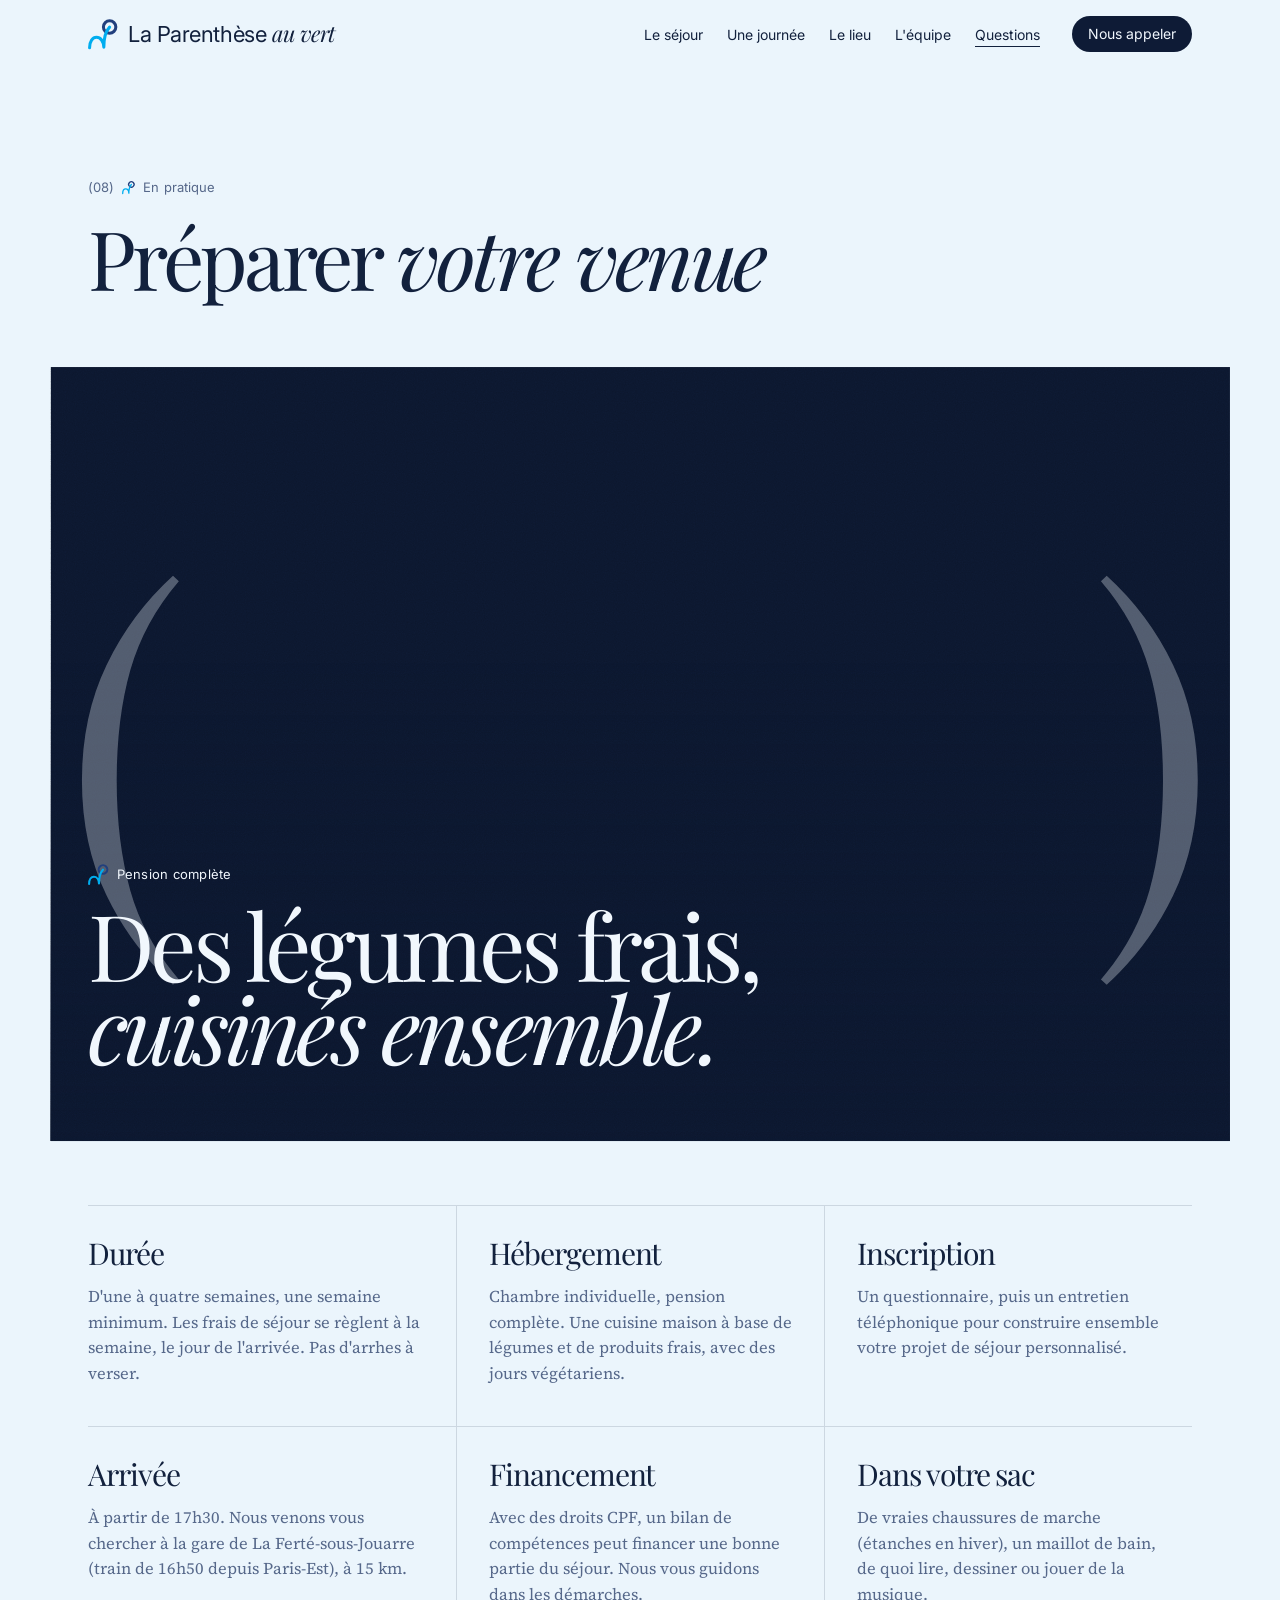
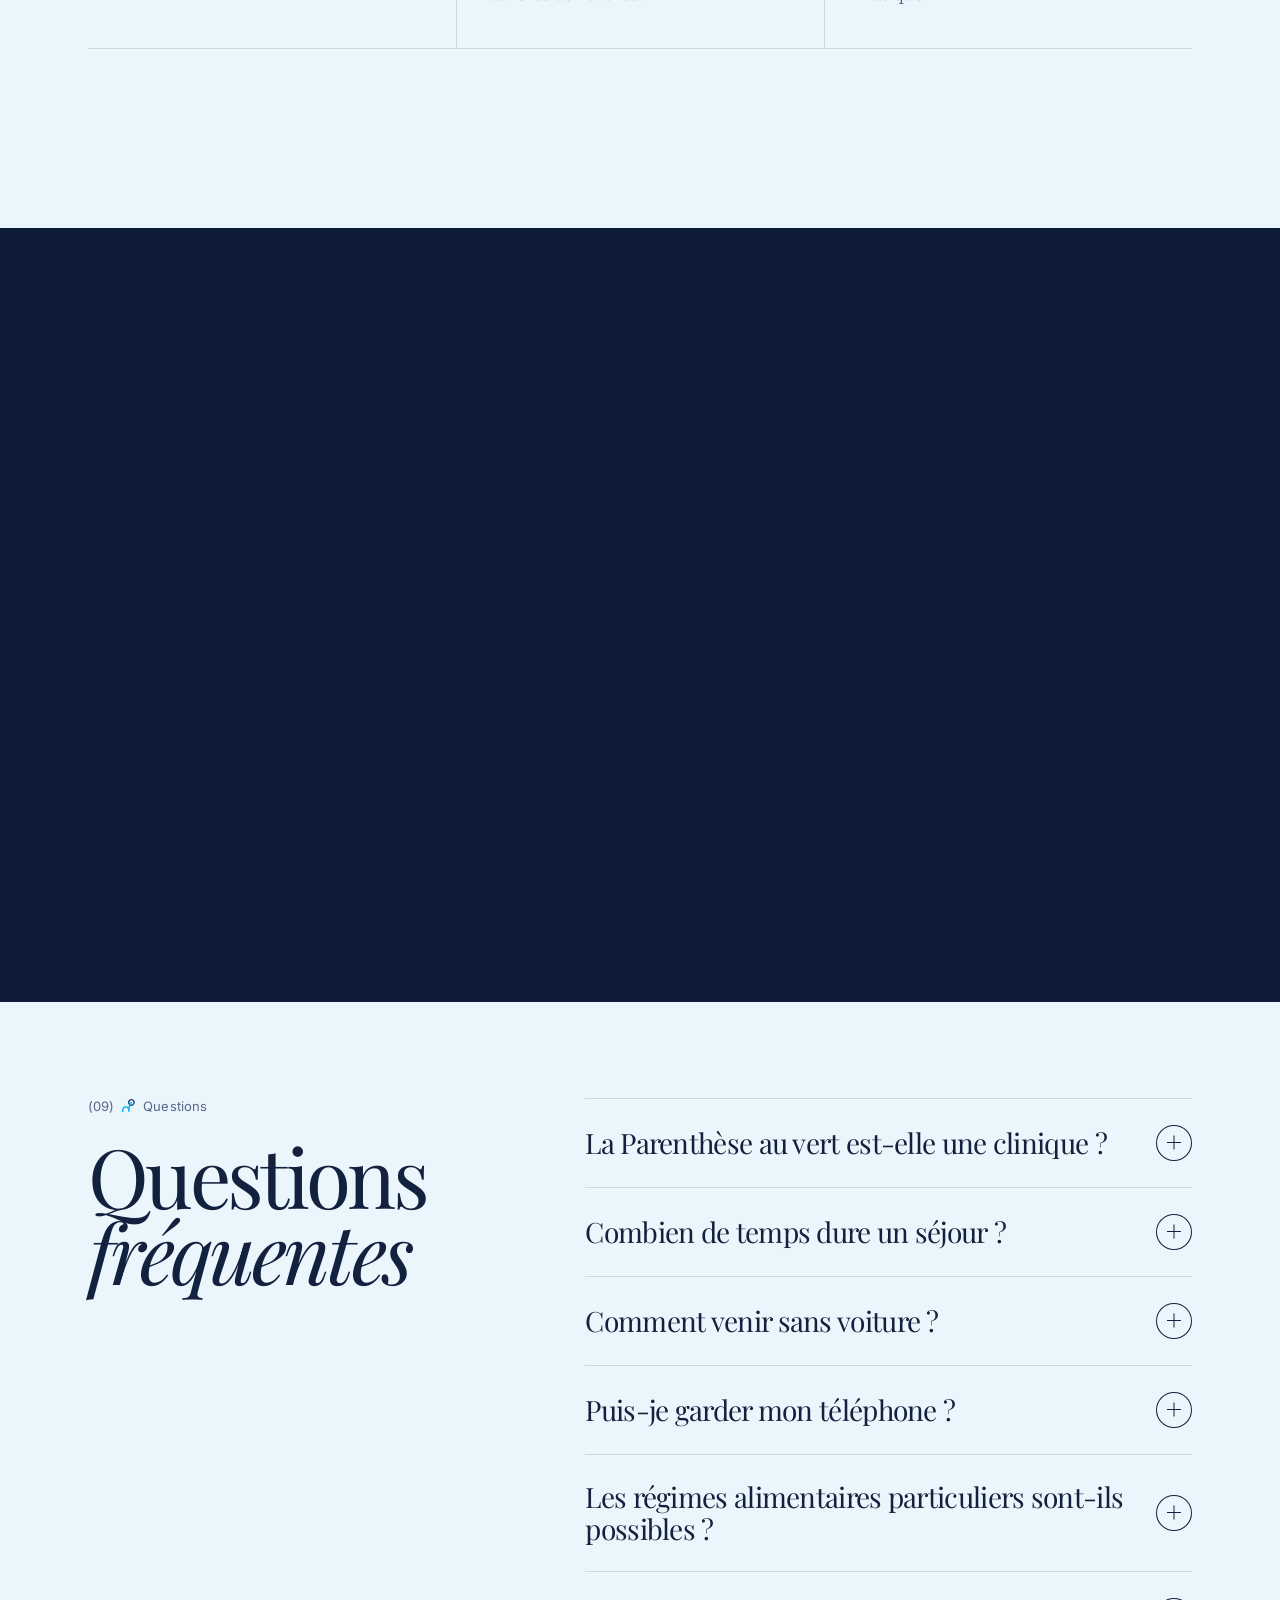
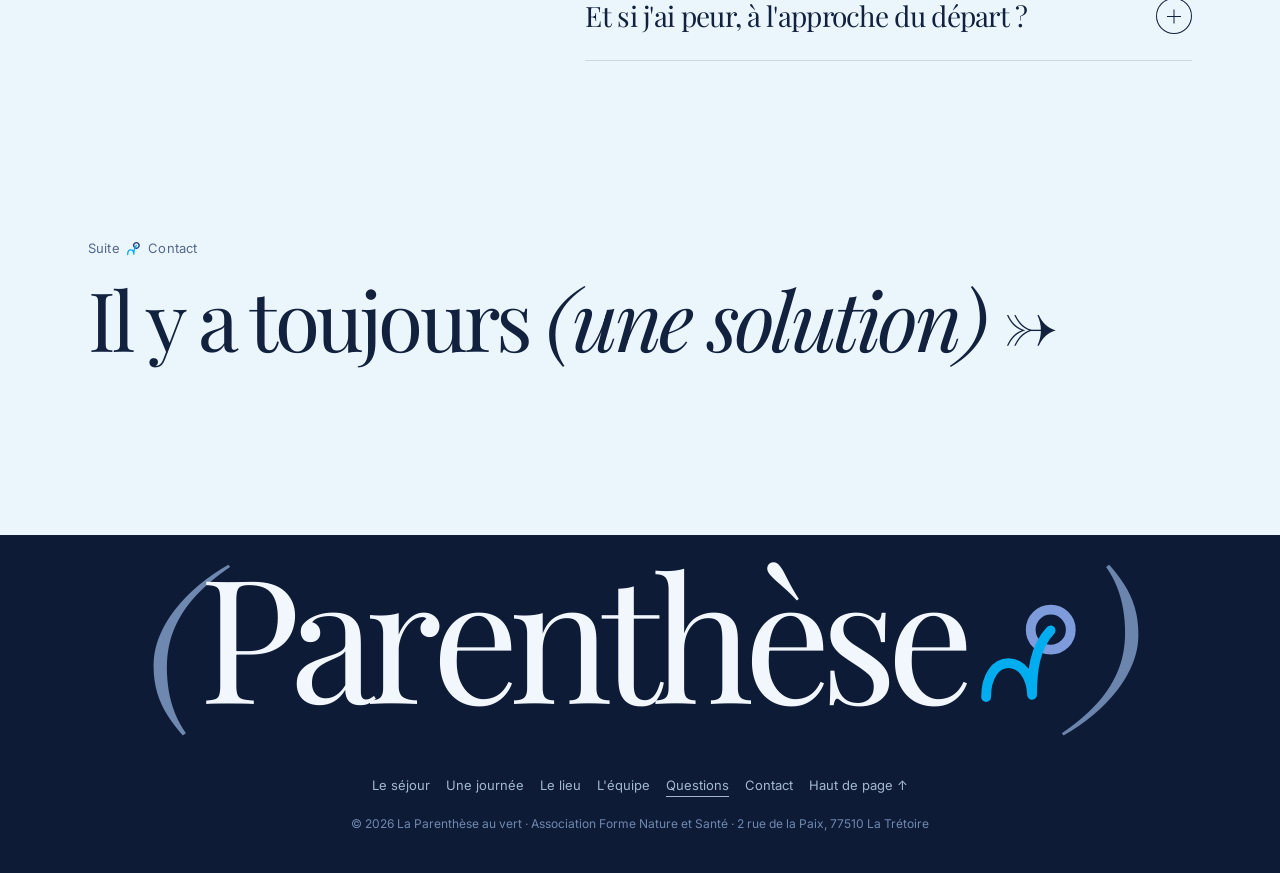
==== questions.html @ ca892bac "Découpe le site en six pages pour le référencement Accueil (le séjour, l'approche, pour qui, témoign" ====
<!doctype html>
<html lang="fr">
<head>
<meta charset="utf-8">
<meta name="viewport" content="width=device-width, initial-scale=1, viewport-fit=cover">
<title>Infos pratiques et questions fréquentes — La Parenthèse au vert</title>
<meta name="description" content="Durée du séjour, hébergement en pension complète, inscription, arrivée en train depuis Paris-Est, financement par le CPF, ce qu'il faut apporter : toutes les réponses avant de venir à la Parenthèse au vert.">
<meta name="theme-color" content="#EBF5FC">
<meta property="og:title" content="Questions — La Parenthèse au vert">
<meta property="og:description" content="Durée, hébergement, arrivée, financement : tout pour préparer votre séjour à la Parenthèse au vert.">
<meta property="og:image" content="https://laparentheseauvert.com/assets/img/ciel-rose.jpg">
<meta property="og:url" content="https://laparentheseauvert.com/questions.html">
<meta property="og:type" content="website">
<meta property="og:locale" content="fr_FR">
<link rel="canonical" href="https://laparentheseauvert.com/questions.html">
<link rel="icon" type="image/svg+xml" href="assets/img/logo.svg">
<link rel="apple-touch-icon" href="assets/img/logo-original.png">
<link rel="preconnect" href="https://fonts.googleapis.com">
<link rel="preconnect" href="https://fonts.gstatic.com" crossorigin>
<link href="https://fonts.googleapis.com/css2?family=Inter:wght@400;500&family=Playfair+Display:ital,wght@0,400;1,400&family=Source+Serif+4:ital,opsz,wght@0,8..60,400;1,8..60,400&display=swap" rel="stylesheet">
<link rel="stylesheet" href="assets/css/style.css?v=20261018-1">
<script type="application/ld+json">
{
  "@context": "https://schema.org",
  "@type": "BreadcrumbList",
  "itemListElement": [
    {
      "@type": "ListItem",
      "position": 1,
      "name": "Accueil",
      "item": "https://laparentheseauvert.com/"
    },
    {
      "@type": "ListItem",
      "position": 2,
      "name": "Questions",
      "item": "https://laparentheseauvert.com/questions.html"
    }
  ]
}
</script>
<script type="application/ld+json">
{
  "@context": "https://schema.org",
  "@type": "FAQPage",
  "mainEntity": [
    {
      "@type": "Question",
      "name": "La Parenthèse au vert est-elle une clinique ?",
      "acceptedAnswer": {
        "@type": "Answer",
        "text": "Non. C'est un lieu de ressourcement non médicalisé, une alternative à l'hospitalisation lorsque celle-ci n'est pas indispensable. Il ne remplace pas l'hôpital : en cas de doute, consultez votre médecin ou votre psychiatre avant de venir."
      }
    },
    {
      "@type": "Question",
      "name": "Combien de temps dure un séjour ?",
      "acceptedAnswer": {
        "@type": "Answer",
        "text": "D'une à quatre semaines, avec un minimum d'une semaine. Nous définissons la durée ensemble, selon votre situation et vos objectifs."
      }
    },
    {
      "@type": "Question",
      "name": "Comment venir sans voiture ?",
      "acceptedAnswer": {
        "@type": "Answer",
        "text": "Prenez le train à Paris-Est jusqu'à La Ferté-sous-Jouarre : nous venons vous chercher à la gare. Le centre est à 15 km, à travers la campagne briarde, en suivant la vallée du Petit Morin."
      }
    },
    {
      "@type": "Question",
      "name": "Puis-je garder mon téléphone ?",
      "acceptedAnswer": {
        "@type": "Answer",
        "text": "Bien sûr. Nous vous invitons simplement à limiter les écrans et les contacts stressants : la déconnexion fait partie du travail sur la qualité de présence. Le lieu dispose du Wi-Fi."
      }
    },
    {
      "@type": "Question",
      "name": "Les régimes alimentaires particuliers sont-ils possibles ?",
      "acceptedAnswer": {
        "@type": "Answer",
        "text": "Notre cuisine fait la part belle aux légumes et aux produits frais, mais nous ne pouvons pas assurer de régimes stricts (vegan, sans gluten, halal…). Vous pouvez apporter et cuisiner vos propres produits."
      }
    },
    {
      "@type": "Question",
      "name": "Et si j'ai peur, à l'approche du départ ?",
      "acceptedAnswer": {
        "@type": "Answer",
        "text": "C'est normal. Appelez-nous pour en parler un peu à l'avance. Et profitez des jours qui précèdent pour vous fixer de petits objectifs : marcher un peu le matin, appeler un ami, aller au cinéma."
      }
    }
  ]
}
</script>
</head>
<body>

<a class="skip" href="#contenu">Aller au contenu</a>

<!-- ============ Cursor / progress ============ -->
<div class="cursor" aria-hidden="true">
  <span class="cursor__ring"><span class="cursor__label"></span></span>
  <span class="cursor__dot"></span>
</div>
<div class="progress" aria-hidden="true"><span></span></div>

<!-- ============ Navigation ============ -->
<header class="nav" data-nav>
  <a class="nav__logo" href="./" data-cursor="hover">
    <svg class="logo nav__mark" viewBox="0 0 360 372" aria-hidden="true" focusable="false"><circle class="logo__ring" cx="259.5" cy="95.5" r="74.5" pathLength="1"/><path class="logo__swoosh" pathLength="1" d="M19 346C19 268 55 220 102 220C150 220 187 266 190 338C190 250 200 160 259 98"/></svg>
    <span class="nav__word">La Parenthèse <em>au vert</em></span>
  </a>
  <nav class="nav__links" aria-label="Navigation principale">
    <a href="./#sejour" class="ulink">Le séjour</a>
    <a href="une-journee.html" class="ulink">Une journée</a>
    <a href="le-lieu.html" class="ulink">Le lieu</a>
    <a href="equipe.html" class="ulink">L'équipe</a>
    <a href="questions.html" class="ulink" aria-current="page">Questions</a>
  </nav>
  <a class="pill pill--sm magnetic" href="tel:+33688423801">
    <span class="pill__roll"><span data-text="06 88 42 38 01">Nous appeler</span></span>
  </a>
  <button class="nav__burger" aria-expanded="false" aria-controls="menu" data-cursor="hover">
    <span></span><span></span><span class="sr">Menu</span>
  </button>
</header>

<div class="menu" id="menu" aria-hidden="true">
  <nav class="menu__links" aria-label="Menu mobile">
    <a href="./#sejour"><span>Le séjour</span></a>
    <a href="une-journee.html"><span>Une journée</span></a>
    <a href="le-lieu.html"><span>Le lieu</span></a>
    <a href="equipe.html"><span>L'équipe</span></a>
    <a href="questions.html" aria-current="page"><span>Questions</span></a>
    <a href="contact.html"><span>Contact</span></a>
  </nav>
  <div class="menu__bottom">
    <span class="menu__logo" data-logo="logo--draw"></span>
    <p class="menu__foot">2 rue de la Paix, 77510 La Trétoire · <a href="tel:+33688423801">06 88 42 38 01</a></p>
  </div>
</div>

<main id="contenu">

<!-- ============ Practical ============ -->
<section class="practical wrap" id="infos">
  <p class="label reveal">(08) — En pratique</p>
  <h1 class="h2 reveal">Préparer <em>votre venue</em></h1>

  <!-- immersive: full board, cooked together -->
  <figure class="immersive immersive--short bleed" data-immersive data-cursor="hover" data-cursor-label="( )">
    <div class="immersive__media">
      <img src="assets/img/immersif/cuisine-ensemble.jpg" alt="Préparation de légumes frais sur une table en bois, dans l'herbe" loading="lazy">
    </div>
    <span class="immersive__paren immersive__paren--l" aria-hidden="true">(</span>
    <span class="immersive__paren immersive__paren--r" aria-hidden="true">)</span>
    <figcaption class="immersive__copy">
      <p class="immersive__kicker"><span data-logo="logo--draw"></span>Pension complète</p>
      <p class="immersive__title">Des légumes frais,<br><em>cuisinés ensemble.</em></p>
    </figcaption>
  </figure>

  <div class="practical__grid">
    <div class="info reveal"><span class="info__k">Durée</span><p>D'une à quatre semaines, une semaine minimum. Les frais de séjour se règlent à la semaine, le jour de l'arrivée. Pas d'arrhes à verser.</p></div>
    <div class="info reveal" style="--d:.06s"><span class="info__k">Hébergement</span><p>Chambre individuelle, pension complète. Une cuisine maison à base de légumes et de produits frais, avec des jours végétariens.</p></div>
    <div class="info reveal" style="--d:.12s"><span class="info__k">Inscription</span><p>Un questionnaire, puis un entretien téléphonique pour construire ensemble votre projet de séjour personnalisé.</p></div>
    <div class="info reveal"><span class="info__k">Arrivée</span><p>À partir de 17h30. Nous venons vous chercher à la gare de La Ferté-sous-Jouarre (train de 16h50 depuis Paris-Est), à 15&nbsp;km.</p></div>
    <div class="info reveal" style="--d:.06s"><span class="info__k">Financement</span><p>Avec des droits CPF, un bilan de compétences peut financer une bonne partie du séjour. Nous vous guidons dans les démarches.</p></div>
    <div class="info reveal" style="--d:.12s"><span class="info__k">Dans votre sac</span><p>De vraies chaussures de marche (étanches en hiver), un maillot de bain, de quoi lire, dessiner ou jouer de la musique.</p></div>
  </div>
</section>

<!-- ============ FAQ ============ -->
<section class="faq wrap" id="questions">
  <!-- immersive: questions are best asked while walking -->
  <figure class="immersive immersive--short bleed faq__band" data-immersive data-cursor="hover" data-cursor-label="( )">
    <div class="immersive__media">
      <img src="assets/img/immersif/marche-nordique.jpg" alt="Deux femmes en marche nordique dans une prairie fleurie au printemps" loading="lazy">
    </div>
    <span class="immersive__paren immersive__paren--l" aria-hidden="true">(</span>
    <span class="immersive__paren immersive__paren--r" aria-hidden="true">)</span>
    <figcaption class="immersive__copy">
      <p class="immersive__kicker"><span data-logo="logo--draw"></span>Une question&nbsp;?</p>
      <p class="immersive__title">Parlons-en<br><em>en marchant.</em></p>
    </figcaption>
  </figure>

  <div class="faq__head">
    <p class="label reveal">(09) — Questions</p>
    <h2 class="h2 reveal">Questions <em>fréquentes</em></h2>
  </div>
  <div class="faq__list">
    <details class="qa reveal">
      <summary data-cursor="hover"><span>La Parenthèse au vert est-elle une clinique&nbsp;?</span><i aria-hidden="true"></i></summary>
      <div class="qa__a"><p>Non. C'est un lieu de ressourcement non médicalisé, une alternative à l'hospitalisation lorsque celle-ci n'est pas indispensable. Il ne remplace pas l'hôpital&nbsp;: en cas de doute, consultez votre médecin ou votre psychiatre avant de venir.</p></div>
    </details>
    <details class="qa reveal">
      <summary data-cursor="hover"><span>Combien de temps dure un séjour&nbsp;?</span><i aria-hidden="true"></i></summary>
      <div class="qa__a"><p>D'une à quatre semaines, avec un minimum d'une semaine. Nous définissons la durée ensemble, selon votre situation et vos objectifs.</p></div>
    </details>
    <details class="qa reveal">
      <summary data-cursor="hover"><span>Comment venir sans voiture&nbsp;?</span><i aria-hidden="true"></i></summary>
      <div class="qa__a"><p>Prenez le train à Paris-Est jusqu'à La Ferté-sous-Jouarre&nbsp;: nous venons vous chercher à la gare. Le centre est à 15&nbsp;km, à travers la campagne briarde, en suivant la vallée du Petit Morin.</p></div>
    </details>
    <details class="qa reveal">
      <summary data-cursor="hover"><span>Puis-je garder mon téléphone&nbsp;?</span><i aria-hidden="true"></i></summary>
      <div class="qa__a"><p>Bien sûr. Nous vous invitons simplement à limiter les écrans et les contacts stressants&nbsp;: la déconnexion fait partie du travail sur la qualité de présence. Le lieu dispose du Wi-Fi.</p></div>
    </details>
    <details class="qa reveal">
      <summary data-cursor="hover"><span>Les régimes alimentaires particuliers sont-ils possibles&nbsp;?</span><i aria-hidden="true"></i></summary>
      <div class="qa__a"><p>Notre cuisine fait la part belle aux légumes et aux produits frais, mais nous ne pouvons pas assurer de régimes stricts (vegan, sans gluten, halal…). Vous pouvez apporter et cuisiner vos propres produits.</p></div>
    </details>
    <details class="qa reveal">
      <summary data-cursor="hover"><span>Et si j'ai peur, à l'approche du départ&nbsp;?</span><i aria-hidden="true"></i></summary>
      <div class="qa__a"><p>C'est normal. Appelez-nous pour en parler un peu à l'avance. Et profitez des jours qui précèdent pour vous fixer de petits objectifs&nbsp;: marcher un peu le matin, appeler un ami, aller au cinéma.</p></div>
    </details>
  </div>
</section>

<!-- ============ Next page ============ -->
<nav class="next wrap" aria-label="Page suivante">
  <a class="next__link" href="contact.html" data-cursor="hover">
    <span class="label">Suite — Contact</span>
    <span class="h2 next__title">Il y a toujours <em>(une solution)</em> <i aria-hidden="true">→</i></span>
  </a>
</nav>

</main>

<!-- ============ Footer ============ -->
<footer class="footer zone-night">
  <div class="footer__mark" aria-hidden="true" data-mark>
    <span>(</span><span>P</span><span>a</span><span>r</span><span>e</span><span>n</span><span>t</span><span>h</span><span>è</span><span>s</span><span>e</span><span class="footer__logo" data-logo="logo--draw"></span><span>)</span>
  </div>
  <nav class="footer__links" aria-label="Pied de page">
    <a href="./#sejour" class="ulink">Le séjour</a>
    <a href="une-journee.html" class="ulink">Une journée</a>
    <a href="le-lieu.html" class="ulink">Le lieu</a>
    <a href="equipe.html" class="ulink">L'équipe</a>
    <a href="questions.html" class="ulink" aria-current="page">Questions</a>
    <a href="contact.html" class="ulink">Contact</a>
    <a href="#top" class="ulink">Haut de page ↑</a>
  </nav>
  <p class="footer__legal">© <span data-year>2026</span> La Parenthèse au vert · Association Forme Nature et Santé · 2 rue de la Paix, 77510 La Trétoire</p>
</footer>

<script src="https://cdn.jsdelivr.net/npm/lenis@1.1.13/dist/lenis.min.js" defer></script>
<script src="assets/js/main.js?v=20261018-1" defer></script>
</body>
</html>
---- assets/css/style.css ----
/* =========================================================
   La Parenthèse au vert — « cream broadsheet at golden hour »
   Monochrome warm-gray UI. Green lives only in the illustrations.
   ========================================================= */

:root {
  /* Colors */
  /* A blue monochrome: from a very light sky to night blue */
  --sky: #EBF5FC;          /* page canvas */
  --sky-2: #DCEBF7;        /* slightly deeper sky */
  --night: #0E1B36;        /* bleu nuit — dark zones, buttons */
  --night-2: #172B52;      /* raised surfaces inside dark zones */
  --night-rgb: 14, 27, 54;
  --light: #F1F7FD;        /* text on night */
  --light-rgb: 241, 247, 253;
  --logo-navy-rev: #7E9CDB; /* the logo's ring, reversed for dark backgrounds */

  /* Semantic tokens — redefined inside .zone-night */
  --bg: var(--sky);
  --paper: #ffffff;
  --ink: #12213D;
  --body: #2A3A57;
  --gray: #56688A;
  --mute: #9AADC4;
  --line: rgba(18, 33, 61, .14);

  /* Brand mark only (the original logo) — never as UI color */
  --logo-cyan: #00ADEF;
  --logo-navy: #213F7D;

  /* Type */
  --f-display: 'Playfair Display', 'Libre Caslon Text', Georgia, serif;
  --f-sans: 'Inter', ui-sans-serif, system-ui, -apple-system, 'Segoe UI', Roboto, sans-serif;
  --f-serif: 'Source Serif 4', Charter, Georgia, 'Times New Roman', serif;

  --t-caption: 13px;
  --t-ui: 14px;
  --t-body: 19px;
  --t-sub: 20px;
  --t-display: clamp(56px, min(10.4vw, 15.5vh), 124px);
  --t-h2: clamp(42px, 6.4vw, 84px);

  /* Layout */
  --max: 1200px;
  --gutter: clamp(16px, 4vw, 48px);
  --section: clamp(96px, 14vw, 180px);

  /* Motion */
  --ease: cubic-bezier(.22, 1, .36, 1);
  --ease-io: cubic-bezier(.65, 0, .35, 1);
}

/* ---------- Reset ---------- */
*, *::before, *::after { box-sizing: border-box; }
html { -webkit-text-size-adjust: 100%; scroll-behavior: auto; overflow-x: clip; }
html.lenis, html.lenis body { height: auto; }
.lenis.lenis-smooth { scroll-behavior: auto !important; }
body {
  margin: 0;
  background: var(--bg);
  color: var(--ink);
  font-family: var(--f-sans);
  font-size: 16px;
  line-height: 1.5;
  -webkit-font-smoothing: antialiased;
  text-rendering: optimizeLegibility;
  overflow-x: hidden;
  overflow-x: clip; /* never let a tilted/animated element widen the page on phones (clip keeps position: sticky working) */
}
body.is-locked { overflow: hidden; }
img { display: block; max-width: 100%; }
a { color: inherit; text-decoration: none; }
button { font: inherit; color: inherit; background: none; border: 0; padding: 0; cursor: pointer; }
h1, h2, h3, p, figure, blockquote, ol, ul { margin: 0; }
ul, ol { padding: 0; list-style: none; }
address { font-style: normal; }
[hidden] { display: none !important; }
::selection { background: var(--ink); color: var(--bg); }
:focus-visible { outline: 2px solid var(--ink); outline-offset: 4px; }

.sr, .sr-svg { position: absolute !important; width: 1px; height: 1px; overflow: hidden; clip: rect(0 0 0 0); white-space: nowrap; }
.skip {
  position: fixed; left: 16px; top: -60px; z-index: 200;
  background: var(--night); color: var(--light); padding: 10px 18px; border-radius: 9999px; font-size: 14px;
  transition: top .3s var(--ease);
}
.skip:focus { top: 16px; }

.wrap { max-width: var(--max); margin-inline: auto; padding-inline: var(--gutter); }

/* ---------- Type primitives ---------- */
.display {
  font-family: var(--f-display);
  font-weight: 400;
  font-size: var(--t-display);
  line-height: .83;
  letter-spacing: -0.055em;
  font-feature-settings: "lnum" 1, "pnum" 1;
  color: var(--ink);
}
.h2 {
  font-family: var(--f-display);
  font-weight: 400;
  font-size: var(--t-h2);
  line-height: .92;
  letter-spacing: -0.045em;
}
.h2 em, .display em { font-style: italic; }
.label {
  display: flex; align-items: center; gap: .6em;
  font-family: var(--f-sans);
  font-size: var(--t-caption);
  line-height: 1.27;
  color: var(--gray);
  letter-spacing: .01em;
  margin-bottom: 24px;
}
/* every section is signed with the logo, drawn as it comes into view */
.label__logo { width: 1.5em; flex: none; }
.eyebrow { font-size: var(--t-ui); color: var(--gray); margin-bottom: clamp(20px, 4vh, 32px); }

/* Underline link (grows from left, leaves to the right) */
.ulink { position: relative; display: inline-block; }
.ulink::after {
  content: ""; position: absolute; left: 0; right: 0; bottom: -2px; height: 1px;
  background: currentColor; transform: scaleX(0); transform-origin: right;
  transition: transform .5s var(--ease);
}
.ulink:hover::after, .ulink:focus-visible::after { transform: scaleX(1); transform-origin: left; }
/* the page being read stays underlined */
.ulink[aria-current="page"]::after { transform: scaleX(1); }
.menu__links a[aria-current="page"] { font-style: italic; }

/* ---------- Pill buttons ---------- */
.pill {
  position: relative;
  display: inline-flex; align-items: center; gap: 10px;
  background: var(--night); color: var(--light);
  font: 400 var(--t-ui)/1 var(--f-sans);
  padding: 11px 20px;
  border-radius: 9999px;
  overflow: hidden;
  isolation: isolate;
  white-space: nowrap;
  transition: transform .5s var(--ease);
  will-change: transform;
}
.pill::before {
  content: ""; position: absolute; inset: 0; z-index: -1;
  background: var(--ink);
  border-radius: inherit;
  transform: translateY(101%);
  transition: transform .55s var(--ease);
}
.pill:hover::before { transform: translateY(0); }
.pill--sm { padding: 9px 16px; }
.pill--lg { padding: 16px 26px; font-size: 15px; }
.pill__roll { display: block; overflow: hidden; line-height: 1.25; }
.pill__roll > span { display: block; position: relative; transition: transform .6s var(--ease); }
.pill__roll > span::after {
  content: attr(data-text); position: absolute; left: 0; top: 100%; white-space: nowrap;
}
.pill:hover .pill__roll > span, .pill:focus-visible .pill__roll > span { transform: translateY(-100%); }
.pill__roll { min-width: max-content; }
.pill__arrow { display: inline-block; transition: transform .5s var(--ease); }
.pill:hover .pill__arrow { transform: translateX(5px); }

.pill--ghost { background: transparent; color: var(--ink); box-shadow: inset 0 0 0 1px var(--ink); }
.pill--ghost::before { background: var(--night); }
.pill--ghost:hover { color: var(--light); }

/* =========================================================
   Logo — a stroke that bounces, then rises into the ring
   ========================================================= */
.logo { display: inline-block; width: 1em; height: auto; aspect-ratio: 360 / 372; overflow: visible; vertical-align: middle; }
.logo__ring {
  fill: none; stroke: var(--logo-navy); stroke-width: 36.5;
  /* start the ring where the stroke enters it (lower left) */
  transform-box: fill-box; transform-origin: center; transform: rotate(135deg);
}
.logo__swoosh { fill: none; stroke: var(--logo-cyan); stroke-width: 36.5; stroke-linecap: round; stroke-linejoin: round; }
.logo--draw .logo__ring, .logo--draw .logo__swoosh { stroke-dasharray: 1 2; stroke-dashoffset: 1.01; }
.logo--draw.is-drawn .logo__swoosh { stroke-dashoffset: 0; transition: stroke-dashoffset 1.2s var(--ease-io); }
.logo--draw.is-drawn .logo__ring { stroke-dashoffset: 0; transition: stroke-dashoffset 1s var(--ease-io) .75s; }
@keyframes logo-draw { from { stroke-dashoffset: 1.01; } to { stroke-dashoffset: 0; } }
@keyframes ring-pop {
  0% { transform: rotate(135deg) scale(0); }
  60% { transform: rotate(135deg) scale(1.14); }
  100% { transform: rotate(135deg) scale(1); }
}
@keyframes ring-bob { 0%, 100% { transform: rotate(135deg) translate(0, 0); } 50% { transform: rotate(135deg) translate(-6px, 6px); } }

/* =========================================================
   Loader
   ========================================================= */
.loader {
  position: fixed; inset: 0; z-index: 300;
  background: var(--bg);
  display: grid; place-items: center;
  transition: clip-path 1.1s var(--ease-io), visibility 0s 1.1s;
  clip-path: inset(0 0 0 0);
}
.loader__inner {
  display: flex; align-items: center;
  font-family: var(--f-display); font-size: clamp(56px, 9vw, 110px);
  letter-spacing: -0.04em; line-height: 1;
}
.loader__p { display: inline-block; }
.loader__logo { width: .74em; margin: 0 .08em; transform: translateY(-.04em); }
.loader__logo .logo__swoosh { animation: logo-draw 1.1s var(--ease-io) .15s both; }
.loader__logo .logo__ring { animation: logo-draw .9s var(--ease-io) .85s both; }
.loader__word {
  display: inline-block; font-style: italic; overflow: hidden;
  max-width: 0; opacity: 0; white-space: nowrap;
  transition: max-width 1s var(--ease), opacity .6s .2s;
  padding-inline: 0;
}
.is-opening .loader__word { max-width: 5em; opacity: 1; padding-inline: .08em; }
.is-loaded .loader { clip-path: inset(0 0 100% 0); visibility: hidden; }

/* =========================================================
   Cursor & progress
   ========================================================= */
.cursor { position: fixed; inset: 0; pointer-events: none; z-index: 250; mix-blend-mode: difference; }
.cursor__dot, .cursor__ring {
  position: fixed; left: 0; top: 0; border-radius: 50%;
  transform: translate3d(-100px, -100px, 0);
}
.cursor__dot { width: 6px; height: 6px; margin: -3px 0 0 -3px; background: #fff; }
.cursor__ring {
  width: 36px; height: 36px; margin: -18px 0 0 -18px;
  border: 1px solid #fff;
  display: grid; place-items: center;
  transition: width .45s var(--ease), height .45s var(--ease), margin .45s var(--ease), background-color .3s, border-color .3s, opacity .3s;
}
.cursor__label { font: 400 12px/1 var(--f-sans); color: #000; opacity: 0; transition: opacity .2s; letter-spacing: .02em; }
.cursor__dot { display: none; }
.cursor.is-hover .cursor__ring { width: 60px; height: 60px; margin: -30px 0 0 -30px; }
.cursor.is-view { mix-blend-mode: normal; }
.cursor.is-view .cursor__ring { width: 88px; height: 88px; margin: -44px 0 0 -44px; background: var(--night); border-color: var(--night); }
.cursor.is-view .cursor__label { opacity: 1; color: var(--light); font-size: 13px; }
.cursor.is-hidden .cursor__ring, .cursor.is-hidden .cursor__dot { opacity: 0; }
/* over the neural network, the network draws its own cursor neuron */
.cursor.is-off .cursor__ring { opacity: 0; }
@media (hover: none), (pointer: coarse) { .cursor { display: none; } }

.progress { position: fixed; left: 0; right: 0; top: 0; height: 2px; z-index: 120; pointer-events: none; }
.progress span { display: block; height: 100%; background: var(--logo-cyan); transform-origin: left; transform: scaleX(0); }

/* =========================================================
   Navigation
   ========================================================= */
.nav {
  position: fixed; top: 0; left: 0; right: 0; z-index: 100;
  height: 68px;
  display: flex; align-items: center; gap: 32px;
  padding-inline: max(var(--gutter), calc((100vw - var(--max)) / 2 + var(--gutter)));
  background: var(--bg);
  transition: transform .6s var(--ease), background-color .5s var(--ease), color .5s var(--ease);
}
.nav.is-hidden { transform: translateY(-100%); }
.nav__logo { display: inline-flex; align-items: center; gap: 10px; font-family: var(--f-sans); font-size: 22px; letter-spacing: -0.02em; color: var(--ink); margin-right: auto; white-space: nowrap; }
.nav__logo em { font-family: var(--f-display); font-style: italic; letter-spacing: -0.03em; }
.nav__mark { width: 30px; flex: none; }
.nav__logo:hover .nav__mark .logo__swoosh { animation: logo-draw .9s var(--ease-io) both; }
.nav__logo:hover .nav__mark .logo__ring { animation: ring-pop .7s var(--ease) .55s both; }
.nav__links { display: flex; gap: 24px; font-size: var(--t-ui); color: var(--ink); }
.nav__burger { display: none; width: 44px; height: 44px; position: relative; }
.nav__burger span:not(.sr) {
  position: absolute; left: 11px; right: 11px; height: 1.5px; background: var(--ink);
  transition: transform .5s var(--ease), top .5s var(--ease);
}
.nav__burger span:nth-child(1) { top: 17px; }
.nav__burger span:nth-child(2) { top: 26px; }
.menu-open .nav__burger span:nth-child(1) { top: 21px; transform: rotate(45deg); }
.menu-open .nav__burger span:nth-child(2) { top: 21px; transform: rotate(-45deg); }

.menu {
  position: fixed; inset: 0; z-index: 90;
  background: var(--bg);
  padding: 110px var(--gutter) 32px;
  display: flex; flex-direction: column; justify-content: space-between;
  clip-path: inset(0 0 100% 0);
  transition: clip-path .8s var(--ease-io);
  visibility: hidden;
}
.menu-open .menu { clip-path: inset(0 0 0 0); visibility: visible; }
.menu__links { display: flex; flex-direction: column; gap: 6px; }
.menu__links a {
  display: block; overflow: hidden;
  font-family: var(--f-display); font-size: clamp(44px, 11vw, 72px); line-height: 1.02; letter-spacing: -0.045em;
}
.menu__links a span { display: block; transform: translateY(105%); transition: transform .8s var(--ease); }
.menu-open .menu__links a span { transform: none; }
.menu-open .menu__links a:nth-child(2) span { transition-delay: .05s; }
.menu-open .menu__links a:nth-child(3) span { transition-delay: .1s; }
.menu-open .menu__links a:nth-child(4) span { transition-delay: .15s; }
.menu-open .menu__links a:nth-child(5) span { transition-delay: .2s; }
.menu-open .menu__links a:nth-child(6) span { transition-delay: .25s; }
.menu__foot { font-size: var(--t-caption); color: var(--gray); }


/* =========================================================
   Hero
   ========================================================= */
.hero {
  position: relative;
  min-height: 100svh;
  max-width: var(--max); margin: 0 auto;
  padding: 100px var(--gutter) 88px;
  display: grid; grid-template-columns: 1.08fr .92fr; align-items: center; gap: 24px;
}
.hero__text { position: relative; z-index: 2; }
.hero__title .line { display: block; overflow: hidden; padding: .06em 0 .16em; margin: -.06em 0 -.16em; }
.hero__title .w { display: inline-block; transform: translateY(115%); transition: transform 1.25s var(--ease); transition-delay: calc(.35s + var(--i) * .09s); }
.hero__title .w--it { font-style: italic; }
.is-loaded .hero__title .w { transform: none; }
.paren { display: inline-block; color: var(--mute); font-style: normal; transition: transform 1.3s var(--ease) .9s, opacity 1s .9s; opacity: 0; }
.hero__title .paren--l { transform: translateX(1.2em); margin-right: .02em; }
.hero__title .paren--r { transform: translateX(-1.2em); margin-left: .02em; }
.is-loaded .hero__title .paren { opacity: 1; transform: none; }

.hero__sub {
  font-size: var(--t-sub); line-height: 1.4; color: var(--gray);
  max-width: 34ch; margin-top: clamp(24px, 4.5vh, 40px);
}
.hero__cta { display: flex; align-items: center; flex-wrap: wrap; gap: 20px 28px; margin-top: clamp(24px, 4.5vh, 40px); }
.hero__tel { font-size: var(--t-ui); color: var(--ink); }

.reveal-hero { opacity: 0; transform: translateY(24px); transition: opacity 1s var(--ease), transform 1.2s var(--ease); transition-delay: var(--d, 0s); }
.is-loaded .reveal-hero { opacity: 1; transform: none; }

/* Neural network that traces the logo as the cursor moves (canvas, see neural-logo.js) */
.hero__art {
  position: relative; z-index: 1; width: 100%; max-width: 560px; justify-self: end;
  aspect-ratio: 520 / 600;
  opacity: 0; transition: opacity 1.4s var(--ease) .3s;
}
.is-loaded .hero__art { opacity: 1; }
.neural { position: absolute; inset: 0; width: 100%; height: 100%; display: block; touch-action: pan-y; }
.has-cursor .neural { cursor: none; }
.hero__hint {
  position: absolute; left: 0; right: 0; bottom: -6px;
  text-align: center; font-size: var(--t-caption); color: var(--gray);
  transition: opacity .8s var(--ease);
}
.hero__hint.is-used { opacity: .45; }

/* the "sursaut": the headline jolts with the network */
.hero.is-surge .hero__title .paren--l { animation: jolt-l .9s var(--ease); }
.hero.is-surge .hero__title .paren--r { animation: jolt-r .9s var(--ease); }
.hero.is-surge .hero__title .w--it { animation: jolt-up .8s var(--ease); }
@keyframes jolt-l { 0%, 100% { transform: none; } 28% { transform: translate(-.14em, -.06em) rotate(-7deg); } }
@keyframes jolt-r { 0%, 100% { transform: none; } 28% { transform: translate(.14em, -.06em) rotate(7deg); } }
@keyframes jolt-up { 0%, 100% { transform: none; } 30% { transform: translateY(-.05em); } }

.hero__scroll {
  position: absolute; left: var(--gutter); bottom: 32px;
  display: flex; align-items: center; gap: 12px;
  font-size: var(--t-caption); color: var(--gray);
  opacity: 0; transition: opacity 1s 1.6s;
}
.is-loaded .hero__scroll { opacity: 1; }
.hero__scroll i { position: relative; display: block; width: 56px; height: 1px; background: var(--line); overflow: hidden; }
.hero__scroll i::after { content: ""; position: absolute; inset: 0; background: var(--ink); animation: scrollcue 2.2s var(--ease-io) infinite; }
@keyframes scrollcue { 0% { transform: translateX(-100%); } 60%, 100% { transform: translateX(100%); } }

/* =========================================================
   Marquee
   ========================================================= */
.marquee { padding: 40px 0 24px; overflow: hidden; user-select: none; }
.marquee__row { overflow: hidden; white-space: nowrap; }
.marquee__track { display: flex; width: max-content; will-change: transform; }
.marquee__unit { display: flex; align-items: baseline; gap: clamp(14px, 2vw, 30px); padding-right: clamp(14px, 2vw, 30px); }
.marquee__track span, .marquee__track b {
  font-family: var(--f-display); font-weight: 400;
  font-size: clamp(44px, 7vw, 96px); line-height: 1.1; letter-spacing: -0.045em;
  transition: color .4s, font-style .4s;
}
.marquee__track b { color: var(--mute); }
.marquee__track .it { font-style: italic; }
.marquee__row--alt .marquee__track span, .marquee__row--alt .marquee__track b { font-size: clamp(28px, 4vw, 52px); color: var(--gray); }
.marquee__track span:hover { color: var(--mute); }

/* =========================================================
   Manifesto
   ========================================================= */
.manifesto { padding-block: var(--section) calc(var(--section) * .8); }
.manifesto__text {
  font-family: var(--f-display); font-weight: 400;
  font-size: clamp(32px, 4.6vw, 62px); line-height: 1.08; letter-spacing: -0.035em;
  max-width: 22ch;
}
.manifesto__text .wd { color: #C3D2E4; transition: color .35s; }
.manifesto__text .wd.on { color: var(--ink); }
.manifesto__cols {
  display: grid; grid-template-columns: 1fr 1fr; gap: 48px;
  margin-top: 72px; margin-left: auto; max-width: 760px;
  font-family: var(--f-serif); font-size: var(--t-body); line-height: 1.55; color: var(--body);
}

/* =========================================================
   Unveil (sticky image that expands)
   ========================================================= */
.unveil { position: relative; height: 230vh; }
.unveil__sticky { position: sticky; top: 0; height: 100vh; overflow: hidden; }
.unveil__frame {
  position: absolute; inset: 0;
  clip-path: circle(var(--cr, 120px) at 50% 50%);
  will-change: clip-path;
}
.unveil__logo {
  position: absolute; left: 0; top: 0; width: 360px; height: 372px;
  transform-origin: 0 0; pointer-events: none; will-change: transform, opacity;
}
.unveil__logo .logo { width: 100%; height: 100%; display: block; }
.unveil__frame img { width: 100%; height: 100%; object-fit: cover; transform: scale(var(--is, 1.3)); will-change: transform; }
.unveil__frame::after {
  content: ""; position: absolute; inset: 0;
  background: linear-gradient(to top, rgba(var(--night-rgb), .62), rgba(var(--night-rgb), 0) 60%);
  opacity: var(--co, 0);
}
.unveil__copy {
  position: absolute; left: 0; right: 0; bottom: 0;
  padding: 0 var(--gutter) clamp(32px, 7vh, 80px);
  max-width: var(--max); margin: 0 auto;
  color: var(--light);
  opacity: var(--co, 0); transform: translateY(calc((1 - var(--co, 0)) * 40px));
}
.unveil__kicker { font-size: var(--t-caption); margin-bottom: 16px; opacity: .8; }
/* when the subject of the photo sits bottom-left, the title moves onto the sky (wide screens) */
@media (min-width: 901px) { .unveil--copy-right .unveil__copy { text-align: right; } }
.unveil__title { font-family: var(--f-display); font-weight: 400; font-size: clamp(44px, 7.4vw, 104px); line-height: .9; letter-spacing: -0.05em; }
.unveil__title em { font-style: italic; }

/* =========================================================
   Immersive photo bands — open between two parentheses
   ========================================================= */
/* full-bleed out of a .wrap; --sbw (scrollbar width) is set by JS so nothing overflows */
.bleed { width: calc(100vw - var(--sbw, 0px)); margin-left: calc(50% - 50vw + var(--sbw, 0px) / 2); }
.immersive {
  position: relative; overflow: hidden;
  height: 100vh; height: 100svh; min-height: 540px;
  margin-top: 72px;
  background: var(--night);
  clip-path: inset(0 var(--ix, 0%) 0 var(--ix, 0%));
  will-change: clip-path;
}
.immersive--short { height: 86vh; height: 86svh; }
.immersive__media {
  position: absolute; inset: -12% 0;
  transform: translate3d(0, var(--iy, 0px), 0) scale(var(--iz, 1));
  will-change: transform;
}
.immersive__media img { width: 100%; height: 100%; object-fit: cover; }
/* film grain: keeps the smaller pictures from looking soft at this size */
.immersive::before {
  content: ""; position: absolute; inset: 0; z-index: 2; pointer-events: none;
  background-image: url("data:image/svg+xml,%3Csvg xmlns='http://www.w3.org/2000/svg' width='160' height='160'%3E%3Cfilter id='n'%3E%3CfeTurbulence type='fractalNoise' baseFrequency='.9' numOctaves='2' stitchTiles='stitch'/%3E%3CfeColorMatrix values='0 0 0 0 0 0 0 0 0 0 0 0 0 0 0 0 0 0 .55 0'/%3E%3C/filter%3E%3Crect width='100%25' height='100%25' filter='url(%23n)'/%3E%3C/svg%3E");
  opacity: .35; mix-blend-mode: overlay;
}
.immersive::after {
  content: ""; position: absolute; inset: 0; z-index: 1; pointer-events: none;
  background: linear-gradient(to top, rgba(var(--night-rgb), .72) 0%, rgba(var(--night-rgb), .25) 38%, rgba(var(--night-rgb), 0) 62%);
}
.immersive--top::after { background: linear-gradient(to bottom, rgba(var(--night-rgb), .5) 0%, rgba(var(--night-rgb), .12) 34%, rgba(var(--night-rgb), 0) 55%); }

/* the parentheses ride the edges of the opening */
.immersive__paren {
  position: absolute; z-index: 3; top: 50%;
  font-family: var(--f-display); font-weight: 400; font-size: clamp(160px, 46vh, 520px); line-height: 1;
  color: var(--light); opacity: var(--po, .25);
  transform: translateY(-54%);
  pointer-events: none;
}
.immersive__paren--l { left: calc(var(--ix, 0%) + 1vw); }
.immersive__paren--r { right: calc(var(--ix, 0%) + 1vw); }

.immersive__copy {
  position: absolute; z-index: 3;
  left: max(var(--gutter), calc((100% - var(--max)) / 2 + var(--gutter)));
  right: max(var(--gutter), calc((100% - var(--max)) / 2 + var(--gutter)));
  bottom: clamp(36px, 8vh, 88px);
  color: var(--light);
}
.immersive--top .immersive__copy { bottom: auto; top: clamp(40px, 9vh, 100px); }
.immersive--right .immersive__copy { text-align: right; }
.immersive--right .immersive__kicker { justify-content: flex-end; }
.immersive__kicker { display: flex; align-items: center; gap: .6em; font-size: var(--t-caption); letter-spacing: .02em; margin-bottom: 18px; }
.immersive__kicker .logo { width: 1.6em; }
.immersive__title {
  font-family: var(--f-display); font-weight: 400;
  font-size: clamp(42px, 7.2vw, 108px); line-height: .9; letter-spacing: -0.05em;
}
.immersive__title em { font-style: italic; }
.immersive__copy > * { opacity: 0; transform: translateY(36px); transition: opacity 1s var(--ease), transform 1.3s var(--ease); }
.immersive__copy > :nth-child(2) { transition-delay: .15s; }
.immersive.is-in .immersive__copy > * { opacity: 1; transform: none; }

/* circle of people: the empty centre becomes the ring of the logo */
.immersive__ring { position: absolute; inset: 0; width: 100%; height: 100%; pointer-events: none; }
.immersive__ring ellipse {
  fill: none; stroke: var(--logo-navy); stroke-width: 7;
  stroke-dasharray: 1 2; stroke-dashoffset: 1.01;
  transition: stroke-dashoffset 2.2s var(--ease-io) .5s;
}
.immersive--ring.is-in .immersive__ring ellipse { stroke-dashoffset: 0; }

/* by the fire: flickering glow + rising embers */
.immersive--fire .immersive__media img { animation: fire-bright 3.4s ease-in-out infinite; }
.immersive--fire .immersive__media::after {
  content: ""; position: absolute; inset: 0; mix-blend-mode: screen;
  background: radial-gradient(55% 65% at 22% 72%, rgba(255, 128, 40, .42), rgba(255, 128, 40, 0) 70%);
  animation: fire-flicker 2.7s steps(1, end) infinite;
}
@keyframes fire-bright { 0%, 100% { filter: brightness(.92) saturate(1.05); } 40% { filter: brightness(1.06) saturate(1.15); } 70% { filter: brightness(.97); } }
@keyframes fire-flicker {
  0% { opacity: .55; } 11% { opacity: .85; } 19% { opacity: .5; } 31% { opacity: .95; } 44% { opacity: .62; }
  57% { opacity: .88; } 69% { opacity: .5; } 81% { opacity: .78; } 92% { opacity: .6; }
}
.immersive__embers { position: absolute; inset: 0; z-index: 2; pointer-events: none; overflow: hidden; mix-blend-mode: screen; }
.immersive__embers i {
  position: absolute; bottom: -12px; left: var(--x);
  width: var(--s); height: var(--s); border-radius: 50%;
  background: #ffc06a; box-shadow: 0 0 10px 3px rgba(255, 130, 40, .55);
  opacity: 0;
  animation: ember var(--d) linear var(--delay) infinite;
}
@keyframes ember {
  0% { transform: translate(0, 0) scale(1); opacity: 0; }
  12% { opacity: 1; }
  70% { opacity: .8; }
  100% { transform: translate(var(--drift), -82vh) scale(.3); opacity: 0; }
}

/* =========================================================
   Keys (horizontal pinned)
   ========================================================= */
.keys { position: relative; }
.keys__sticky { position: sticky; top: 0; height: 100vh; overflow: hidden; display: flex; flex-direction: column; justify-content: center; gap: clamp(28px, 5vh, 56px); }
.keys__head { width: 100%; display: grid; grid-template-columns: 1fr 1fr; align-items: end; column-gap: 48px; }
.keys__head .label { grid-column: 1 / -1; }
.keys__intro { font-family: var(--f-serif); font-size: var(--t-body); line-height: 1.5; color: var(--gray); max-width: 40ch; justify-self: end; }
.keys__viewport { width: 100%; }
.keys__track {
  display: flex; gap: 24px; width: max-content;
  padding-inline: max(var(--gutter), calc((100vw - var(--max)) / 2 + var(--gutter)));
  will-change: transform;
}
.key {
  position: relative; flex: 0 0 auto;
  width: clamp(280px, 30vw, 380px); min-height: clamp(300px, 46vh, 400px);
  background: var(--paper); color: var(--ink);
  padding: 28px 28px 32px;
  display: flex; flex-direction: column;
  transition: background-color .5s var(--ease), color .5s var(--ease), transform .6s var(--ease);
  overflow: hidden;
}
.key__num { font-family: var(--f-display); font-size: 88px; line-height: .8; letter-spacing: -0.06em; color: var(--mute); transition: transform .7s var(--ease), color .5s; }
.key__title { font-family: var(--f-display); font-weight: 400; font-size: 32px; line-height: 1; letter-spacing: -0.035em; margin-top: auto; padding-top: 40px; }
.key p { font-family: var(--f-serif); font-size: 16.5px; line-height: 1.5; color: var(--gray); margin-top: 14px; transition: color .5s; }
.key__more { position: absolute; top: 28px; right: 28px; font-size: 20px; transform: translateX(-12px); opacity: 0; transition: transform .5s var(--ease), opacity .4s; }
/* hover inverts the card with the zone's own tokens: night on light zones, light on night zones */
.key:hover { background: var(--ink); color: var(--bg); transform: translateY(-8px); }
.key:hover .key__num { color: var(--bg); transform: translateX(6px) rotate(-4deg); }
.key:hover p { color: color-mix(in srgb, var(--bg) 72%, var(--ink)); }
.key:hover .key__more { transform: none; opacity: 1; }
.keys__bar { width: 100%; position: relative; }
/* the logo hops along the progress line */
.keys__hop {
  position: absolute; bottom: 6px;
  left: calc(var(--gutter) + var(--kp, 0) * (100% - 2 * var(--gutter)));
  transform: translate(-50%, var(--hy, 0px));
}
.keys__hop .logo { width: 26px; display: block; }
.keys__bar span { display: block; height: 1px; background: var(--line); position: relative; overflow: hidden; }
.keys__bar span::after { content: ""; position: absolute; inset: 0; background: var(--ink); transform-origin: left; transform: scaleX(var(--kp, 0)); }

/* =========================================================
   A day (day → night)
   ========================================================= */
.day {
  --day-bg: var(--bg); --day-fg: var(--ink); --day-mute: var(--gray);
  background: var(--day-bg); color: var(--day-fg);
  padding-block: var(--section);
  margin-top: var(--section);
}
.day__inner { display: grid; grid-template-columns: 5fr 7fr; gap: 64px; }
.day__aside { position: sticky; top: 100px; align-self: start; }
.day .label { color: var(--day-mute); }
.day__clock { margin-top: 48px; overflow: hidden; height: clamp(72px, 9vw, 120px); }
.day__hour {
  display: block;
  font-family: var(--f-display); font-size: clamp(72px, 9vw, 120px); line-height: 1; letter-spacing: -0.05em;
  font-feature-settings: "lnum" 1, "tnum" 1;
}
.day__hour.is-swap { animation: hourswap .55s var(--ease); }
@keyframes hourswap { 0% { transform: translateY(70%); opacity: 0; filter: blur(4px); } 100% { transform: none; opacity: 1; filter: none; } }
.day__sky { width: min(300px, 100%); margin-top: 24px; overflow: visible; }
.day__arc { fill: none; stroke: var(--day-mute); stroke-width: 1; stroke-dasharray: 3 5; }
.day__horizon { stroke: var(--day-fg); stroke-width: 1; opacity: .5; }
/* by day the sun is the ring of the logo, trailed by its cyan stroke; at night it becomes a moon */
.day__trail { fill: none; stroke: var(--logo-cyan); stroke-width: 3.5; stroke-linecap: round; stroke-dasharray: 1 2; stroke-dashoffset: .9; }
.day__ring { fill: var(--day-bg); stroke: var(--logo-navy); stroke-width: 6; opacity: calc(1 - var(--moon, 0)); }
.day__moon { opacity: var(--moon, 0); }
.day .label__logo .logo__ring { stroke: var(--day-navy, var(--logo-navy)); }
.day__sun-disc { fill: var(--day-fg); }
.day__moon-mask { fill: var(--day-bg); }
.day__note { font-size: var(--t-caption); color: var(--day-mute); margin-top: 24px; max-width: 32ch; }

.moment {
  display: grid; grid-template-columns: 96px 1fr; gap: 24px;
  padding: 36px 0;
  border-top: 1px solid color-mix(in srgb, var(--day-fg) 16%, transparent);
  opacity: .28; transition: opacity .6s var(--ease);
}
.moment:last-child { border-bottom: 1px solid color-mix(in srgb, var(--day-fg) 16%, transparent); }
.moment.is-active { opacity: 1; }
.moment time { font-family: var(--f-sans); font-size: var(--t-ui); padding-top: 10px; color: var(--day-mute); font-feature-settings: "tnum" 1; }
.moment h3 { font-family: var(--f-display); font-weight: 400; font-size: clamp(30px, 3.4vw, 44px); line-height: 1; letter-spacing: -0.035em; transition: transform .6s var(--ease); }
.moment.is-active h3 { transform: translateX(8px); }
.moment p { font-family: var(--f-serif); font-size: 17.5px; line-height: 1.55; color: var(--day-mute); margin-top: 12px; max-width: 46ch; }

/* =========================================================
   Place / gallery
   ========================================================= */
.place { padding-top: var(--section); }
.place__head { display: grid; grid-template-columns: 1fr 1fr; column-gap: 48px; align-items: end; }
.place__head .label { grid-column: 1 / -1; }
.place__intro { font-family: var(--f-serif); font-size: var(--t-body); line-height: 1.55; color: var(--body); max-width: 40ch; justify-self: end; }

.gallery {
  display: grid; grid-template-columns: repeat(12, 1fr);
  gap: 24px; margin-top: 96px; align-items: start;
}
.gallery { position: relative; }
.gallery__trail {
  position: absolute; z-index: 0; pointer-events: none; overflow: visible;
  left: var(--gutter); top: 6%; width: calc(100% - 2 * var(--gutter)); height: auto;
}
.gallery__trail .logo__swoosh, .gallery__trail .logo__ring { stroke-width: .9; stroke-dasharray: 1 2; stroke-dashoffset: 1.01; }
.gallery__trail .logo__ring { stroke-width: 1.1; }
.g { position: relative; z-index: 1; will-change: transform; }
.g__btn { display: block; width: 100%; overflow: hidden; position: relative; cursor: zoom-in; }
.has-cursor .g__btn { cursor: none; }
.g__btn img {
  width: 100%; height: 100%; object-fit: cover;
  transform: scale(1.12) translateY(var(--py, 0px));
  filter: grayscale(.85) contrast(1.02);
  transition: filter .9s var(--ease), transform 1.2s var(--ease);
}
.g__btn:hover img, .g__btn:focus-visible img { filter: grayscale(0); transform: scale(1.04) translateY(var(--py, 0px)); }
.g__btn::after {
  content: ""; position: absolute; inset: 0; background: var(--bg);
  transform-origin: top; transform: scaleY(1);
  transition: transform 1.3s var(--ease-io);
}
.g.is-in .g__btn::after { transform: scaleY(0); }
.g figcaption {
  font-size: var(--t-caption); color: var(--gray); margin-top: 12px;
  display: flex; align-items: center; gap: 10px;
}
.g figcaption::before { content: ""; width: 16px; height: 1px; background: var(--gray); transition: width .5s var(--ease); }
.g:hover figcaption::before { width: 36px; }
.g--1 { grid-column: 1 / span 7; } .g--1 .g__btn { aspect-ratio: 3 / 2; }
.g--2 { grid-column: 9 / span 4; margin-top: 140px; } .g--2 .g__btn { aspect-ratio: 3 / 4; }
.g--3 { grid-column: 2 / span 3; margin-top: -40px; } .g--3 .g__btn { aspect-ratio: 9 / 16; }
.g--4 { grid-column: 5 / span 4; margin-top: 60px; } .g--4 .g__btn { aspect-ratio: 2 / 3; }
.g--5 { grid-column: 1 / span 6; margin-top: 40px; } .g--5 .g__btn { aspect-ratio: 16 / 9; }
.g--6 { grid-column: 9 / span 4; margin-top: -120px; } .g--6 .g__btn { aspect-ratio: 3 / 4; }
.g--7 { grid-column: 2 / span 5; margin-top: 40px; } .g--7 .g__btn { aspect-ratio: 3 / 2; }
.g--8 { grid-column: 7 / span 6; margin-top: 120px; } .g--8 .g__btn { aspect-ratio: 16 / 10; }

.stats {
  display: grid; grid-template-columns: repeat(4, 1fr); gap: 24px;
  margin-top: var(--section);
  padding-top: 48px; border-top: 1px solid var(--line);
}
.stat__num, .stat__unit { font-family: var(--f-display); font-size: clamp(56px, 7vw, 96px); line-height: 1; letter-spacing: -0.05em; font-feature-settings: "lnum" 1, "tnum" 1; }
.stat__unit { font-style: italic; color: var(--mute); margin-left: .08em; font-size: clamp(32px, 3.6vw, 48px); }
.stat p { font-size: var(--t-ui); color: var(--gray); margin-top: 12px; max-width: 22ch; }

/* =========================================================
   For whom
   ========================================================= */
.forwhom { padding-top: var(--section); }
.forwhom__grid { display: grid; grid-template-columns: 1fr 1fr; gap: 24px; margin-top: 64px; }
.card { padding: clamp(28px, 4vw, 48px); }
.card h3 { font-family: var(--f-display); font-weight: 400; font-size: clamp(28px, 3vw, 38px); line-height: 1.05; letter-spacing: -0.035em; margin-bottom: 28px; }
.card--paper { background: var(--paper); }
.card--ink { background: var(--night); color: var(--ink); } /* a .zone-night: tokens are inverted */
.ticks li {
  position: relative; padding: 14px 0 14px 34px;
  font-family: var(--f-serif); font-size: 17.5px; line-height: 1.45;
  border-top: 1px solid var(--line);
  transition: padding-left .5s var(--ease);
}
.card--ink .ticks li { color: var(--body); }
.ticks li::before {
  content: "("; position: absolute; left: 0; top: 10px;
  font-family: var(--f-display); font-size: 22px; color: var(--mute);
  transition: transform .5s var(--ease);
}
.ticks li::after {
  content: ")"; position: absolute; left: 14px; top: 10px;
  font-family: var(--f-display); font-size: 22px; color: var(--mute);
  transition: transform .5s var(--ease);
}
.ticks li:hover { padding-left: 44px; }
.ticks li:hover::after { transform: translateX(10px); }
.ticks--no li::before { content: "—"; font-size: 18px; top: 13px; }
.ticks--no li::after { content: ""; }
.card__note { font-size: var(--t-caption); color: var(--gray); margin-top: 28px; line-height: 1.5; }

/* =========================================================
   Team
   ========================================================= */
.team { padding-top: var(--section); }
.team__main { display: grid; grid-template-columns: 1fr 1fr; gap: 24px; margin-top: 64px; }
.team__sub { font-size: var(--t-ui); color: var(--gray); margin: 64px 0 24px; }
.team__guests { display: grid; grid-template-columns: repeat(3, 1fr); gap: 24px; }
.person {
  position: relative; overflow: hidden;
  background: var(--paper); color: var(--ink);
  padding: 32px;
  transform-style: preserve-3d;
  transition: background-color .6s var(--ease), color .6s var(--ease), transform .6s var(--ease);
  will-change: transform;
}
.person--lg { padding: 40px; min-height: 420px; display: flex; flex-direction: column; justify-content: flex-end; }
.person__initial {
  position: absolute; right: 24px; top: -12px;
  font-family: var(--f-display); font-style: italic; font-size: 180px; line-height: 1; letter-spacing: -0.06em;
  color: var(--bg);
  transition: transform 1s var(--ease), color .6s;
  pointer-events: none;
}
.person--lg .person__initial { font-size: 300px; top: -40px; }
.person__role { position: relative; font-size: var(--t-caption); color: var(--gray); transition: color .6s; }
.person__name { position: relative; font-family: var(--f-display); font-weight: 400; font-size: clamp(36px, 4vw, 52px); line-height: 1; letter-spacing: -0.04em; margin: 8px 0 16px; }
.person:not(.person--lg) .person__name { font-size: 34px; margin-top: 80px; }
.person:not(.person--lg) .person__role { margin-top: 0; position: absolute; top: 32px; }
.person__bio { position: relative; font-family: var(--f-serif); font-size: 16.5px; line-height: 1.5; color: var(--gray); max-width: 46ch; transition: color .6s; }
.person__quote {
  position: relative;
  font-family: var(--f-display); font-style: italic; font-size: 22px; line-height: 1.25; letter-spacing: -0.02em;
  max-height: 0; opacity: 0; overflow: hidden; margin-top: 0;
  transition: max-height .8s var(--ease), opacity .6s, margin-top .8s var(--ease);
}
.person:hover { background: var(--night); color: var(--light); }
.person:hover .person__initial { color: #1A2D52; transform: translate(-16px, 12px) rotate(-6deg); }
.person:hover .person__role, .person:hover .person__bio { color: #A9BCD6; }
.person:hover .person__quote { max-height: 140px; opacity: 1; margin-top: 20px; }

/* Portrait in the background, text on top */
.person--photo {
  background: var(--night); color: var(--light);
  display: flex; flex-direction: column; justify-content: flex-end;
  min-height: 460px;
}
.person--photo.person--lg { min-height: 560px; }
.person__photo { position: absolute; inset: 0; z-index: 0; margin: 0; overflow: hidden; }
.person__photo img {
  width: 100%; height: 100%; object-fit: cover; object-position: var(--pos, 50% 20%);
  filter: grayscale(1) contrast(1.08) brightness(.9);
  transform: scale(1.06);
  transition: filter 1s var(--ease), transform 1.6s var(--ease);
}
/* paper grain: keeps the small source photos from looking soft when enlarged */
.person__photo::before {
  content: ""; position: absolute; inset: 0; z-index: 1; pointer-events: none;
  background-image: url("data:image/svg+xml,%3Csvg xmlns='http://www.w3.org/2000/svg' width='160' height='160'%3E%3Cfilter id='n'%3E%3CfeTurbulence type='fractalNoise' baseFrequency='.9' numOctaves='2' stitchTiles='stitch'/%3E%3CfeColorMatrix values='0 0 0 0 0 0 0 0 0 0 0 0 0 0 0 0 0 0 .55 0'/%3E%3C/filter%3E%3Crect width='100%25' height='100%25' filter='url(%23n)'/%3E%3C/svg%3E");
  opacity: .5; mix-blend-mode: overlay;
}
.person__photo::after {
  content: ""; position: absolute; inset: 0; z-index: 2; pointer-events: none;
  background: linear-gradient(to top, rgba(var(--night-rgb), .95) 0%, rgba(var(--night-rgb), .78) 34%, rgba(var(--night-rgb), .2) 68%, rgba(var(--night-rgb), .05) 100%);
}
/* wide cards: portrait on the right, fading into the text on the left */
.person--photo.person--lg .person__photo { left: auto; width: 72%; }
.person--photo.person--lg .person__photo::after {
  background:
    linear-gradient(to right, rgba(var(--night-rgb), 1) 0%, rgba(var(--night-rgb), .72) 26%, rgba(var(--night-rgb), .12) 60%, rgba(var(--night-rgb), 0) 100%),
    linear-gradient(to top, rgba(var(--night-rgb), .8) 0%, rgba(var(--night-rgb), 0) 42%);
}
.person--photo.person--lg .person__body { max-width: 62%; }
.person--photo .person__initial { display: none; }
.person--photo .person__role, .person--photo .person__bio { color: #C9D7E8; }
.person--photo:not(.person--lg) .person__role { position: relative; top: auto; }
.person--photo:not(.person--lg) .person__name { margin-top: 8px; }
.person--photo:hover { background: var(--night); }
.person--photo:hover .person__initial { color: var(--bg); opacity: .26; }
.person--photo:hover .person__role, .person--photo:hover .person__bio { color: #E6EEF8; }
.person--photo:hover .person__photo img { filter: grayscale(0) contrast(1) brightness(.95); transform: scale(1); }
@media (hover: none) {
  .person__photo img { filter: grayscale(.2) brightness(.95); transform: none; }
}

/* =========================================================
   Voices
   ========================================================= */
.voices { padding-block: var(--section); }
.voices__stage { position: relative; min-height: clamp(280px, 34vw, 400px); }
.voice { position: absolute; inset: 0; pointer-events: none; opacity: 0; transition: opacity .5s var(--ease); }
.voice.is-active, .voice.is-leaving { opacity: 1; }
.voice p {
  font-family: var(--f-display); font-weight: 400;
  font-size: clamp(30px, 4.2vw, 56px); line-height: 1.08; letter-spacing: -0.035em;
  max-width: 24ch;
}
.voice p::before { content: "«\00a0"; color: var(--mute); }
.voice p::after { content: "\00a0»"; color: var(--mute); }
.voice .vw { display: inline-block; opacity: 0; transform: translateY(.4em); filter: blur(6px); transition: opacity .7s var(--ease), transform .9s var(--ease), filter .7s; transition-delay: calc(var(--k) * 22ms); }
.voice.is-active { pointer-events: auto; }
.voice.is-active .vw { opacity: 1; transform: none; filter: none; }
.voice.is-leaving .vw { opacity: 0; transform: translateY(-.3em); filter: blur(6px); transition-delay: calc(var(--k) * 8ms); }
.voices__foot { display: flex; justify-content: space-between; align-items: center; gap: 24px; margin-top: 32px; padding-top: 24px; border-top: 1px solid var(--line); }
.voices__who { font-size: var(--t-ui); color: var(--gray); }
/* each extract is a small ring of the logo, filling up as it plays */
.voices__dots { display: flex; gap: 6px; }
.voices__dots button { width: 40px; height: 40px; display: grid; place-items: center; border-radius: 9999px; }
.voices__dots svg { width: 30px; height: 30px; overflow: visible; transition: transform .5s var(--ease); }
.voices__dots button:hover svg { transform: scale(1.15); }
.vd__track { fill: none; stroke: var(--line); stroke-width: 2.4; }
.vd__fill {
  fill: none; stroke: var(--logo-navy); stroke-width: 2.8;
  stroke-dasharray: 1 2; stroke-dashoffset: 1.01;
  transform-box: fill-box; transform-origin: center; transform: rotate(135deg);
}
.vd__dot { fill: var(--logo-cyan); transform-box: fill-box; transform-origin: center; transform: scale(0); transition: transform .5s var(--ease); }
.voices__dots .is-active .vd__fill { animation: ringfill var(--dur, 7s) linear forwards; }
.voices__dots .is-active .vd__dot { transform: scale(1); }
.voices.is-paused .is-active .vd__fill { animation-play-state: paused; }
@keyframes ringfill { from { stroke-dashoffset: 1.01; } to { stroke-dashoffset: 0; } }

/* =========================================================
   Press — a newspaper clipping taped on the night page
   ========================================================= */
.press {
  display: grid; grid-template-columns: 5fr 7fr; gap: clamp(32px, 6vw, 96px); align-items: center;
  margin-top: clamp(80px, 11vw, 140px); padding-top: clamp(40px, 6vw, 64px);
  border-top: 1px solid var(--line);
  scroll-margin-top: 90px;
}
.press__label { display: flex; align-items: center; gap: .6em; font-size: var(--t-caption); color: var(--gray); margin-bottom: 20px; }
.press__label .logo { width: 1.6em; }
.press__lead { font-family: var(--f-display); font-size: clamp(28px, 3.2vw, 42px); line-height: 1.08; letter-spacing: -0.03em; max-width: 18ch; }

.clip {
  position: relative; justify-self: center; width: min(100%, 560px);
  padding: clamp(28px, 4vw, 44px) clamp(24px, 4vw, 44px) clamp(24px, 3vw, 32px);
  background: #F5F2EA; color: #1B1B1B; /* newsprint: the clipping is an object, not UI */
  transform: rotate(-7deg) translateY(70px); opacity: 0;
  transition: transform 1.3s var(--ease), opacity .9s var(--ease);
}
.clip.is-in { transform: rotate(-2deg); opacity: 1; }
.clip.is-in:hover { transform: rotate(0deg) translateY(-8px); transition-duration: .6s; }
/* paper grain */
.clip::before {
  content: ""; position: absolute; inset: 0; pointer-events: none; opacity: .5; mix-blend-mode: multiply;
  background-image: url("data:image/svg+xml,%3Csvg xmlns='http://www.w3.org/2000/svg' width='160' height='160'%3E%3Cfilter id='n'%3E%3CfeTurbulence type='fractalNoise' baseFrequency='.9' numOctaves='2' stitchTiles='stitch'/%3E%3CfeColorMatrix values='0 0 0 0 0 0 0 0 0 0 0 0 0 0 0 0 0 0 .18 0'/%3E%3C/filter%3E%3Crect width='100%25' height='100%25' filter='url(%23n)'/%3E%3C/svg%3E");
}
.clip__tape {
  position: absolute; top: -14px; left: 50%; width: 120px; height: 30px;
  background: rgba(220, 235, 247, .7); transform: translateX(-50%) rotate(3deg);
  transition: transform .6s var(--ease);
}
.clip:hover .clip__tape { transform: translateX(-50%) rotate(-2deg) scale(1.05); }
.clip__masthead {
  font-family: var(--f-display); font-size: clamp(26px, 3vw, 34px); line-height: 1; letter-spacing: -0.02em;
  padding-bottom: 12px; border-bottom: 3px double #1B1B1B; text-align: center;
}
.clip__meta { font-size: 12px; letter-spacing: .04em; text-transform: uppercase; color: #5A5A5A; margin: 14px 0 18px; text-align: center; }
.clip__title { font-family: var(--f-display); font-weight: 400; font-size: clamp(26px, 3vw, 38px); line-height: 1.04; letter-spacing: -0.03em; }
.clip__title a { color: inherit; }
.clip__title a::after { content: ""; position: absolute; inset: 0; z-index: 1; } /* the whole clipping is clickable */
.clip__title a:focus-visible { outline: none; }
.clip:focus-within { outline: 2px solid var(--logo-cyan); outline-offset: 6px; }
.clip__text { font-family: var(--f-serif); font-size: 16.5px; line-height: 1.55; color: #3A3A3A; margin-top: 16px; columns: 2; column-gap: 24px; column-rule: 1px solid rgba(0, 0, 0, .12); }
.clip__foot { display: flex; justify-content: space-between; align-items: center; gap: 16px; margin-top: 22px; padding-top: 14px; border-top: 1px solid rgba(0, 0, 0, .15); font-size: var(--t-caption); }
.clip__cta { position: relative; color: var(--night); }
.clip__cta::after { content: ""; position: absolute; left: 0; right: 0; bottom: -3px; height: 2px; background: var(--logo-cyan); transform: scaleX(0); transform-origin: left; transition: transform .5s var(--ease); }
.clip:hover .clip__cta::after { transform: scaleX(1); }
.clip__note { font-size: 11px; color: #7A7A7A; margin-top: 10px; }

/* hero: a discreet press mention */
.hero__press {
  display: inline-flex; align-items: center; gap: 10px; margin-top: 28px;
  font-size: var(--t-caption); color: var(--gray);
}
.hero__press em { font-family: var(--f-display); font-size: 1.25em; color: var(--ink); letter-spacing: -0.01em; }
.hero__press i { font-style: normal; transition: transform .5s var(--ease); }
.hero__press:hover i { transform: translateX(5px); }
.hero__press-dot { width: 8px; height: 8px; border-radius: 50%; background: var(--logo-cyan); box-shadow: 0 0 0 0 rgba(0, 173, 239, .5); animation: press-ping 2.4s ease-out infinite; }
@keyframes press-ping { 0% { box-shadow: 0 0 0 0 rgba(0, 173, 239, .5); } 70%, 100% { box-shadow: 0 0 0 10px rgba(0, 173, 239, 0); } }

/* =========================================================
   Practical
   ========================================================= */
.practical { padding-top: var(--section); }
.practical__grid { display: grid; grid-template-columns: repeat(3, 1fr); gap: 0; margin-top: 64px; border-top: 1px solid var(--line); }
.info {
  padding: 32px 32px 40px 0;
  border-bottom: 1px solid var(--line);
  position: relative;
}
.info:not(:nth-child(3n + 1)) { padding-left: 32px; border-left: 1px solid var(--line); }
.info__k { display: block; font-family: var(--f-display); font-size: 30px; letter-spacing: -0.035em; line-height: 1; margin-bottom: 16px; transition: transform .5s var(--ease); }
.info p { font-family: var(--f-serif); font-size: 16.5px; line-height: 1.55; color: var(--gray); }
.info::before { content: ""; position: absolute; left: 0; right: 0; top: -1px; height: 1px; background: var(--ink); transform: scaleX(0); transform-origin: left; transition: transform .7s var(--ease); }
.info:hover::before { transform: scaleX(1); }
.info:hover .info__k { transform: translateX(6px); }

/* =========================================================
   FAQ
   ========================================================= */
.faq { padding-top: var(--section); display: grid; grid-template-columns: 5fr 7fr; gap: 64px; }
.faq__head { position: sticky; top: 100px; align-self: start; }
.faq__band { grid-column: 1 / -1; margin-top: 0; margin-bottom: 32px; }
.day .immersive { margin-top: 96px; }
.qa { border-top: 1px solid var(--line); }
.qa:last-child { border-bottom: 1px solid var(--line); }
.qa summary {
  list-style: none; cursor: pointer;
  display: flex; justify-content: space-between; align-items: center; gap: 24px;
  padding: 26px 0;
  font-family: var(--f-display); font-size: clamp(22px, 2.2vw, 28px); line-height: 1.15; letter-spacing: -0.025em;
}
.qa summary::-webkit-details-marker { display: none; }
.qa summary span { transition: transform .5s var(--ease); }
.qa summary:hover span { transform: translateX(8px); }
.qa summary i { position: relative; flex: 0 0 auto; width: 36px; height: 36px; border-radius: 9999px; box-shadow: inset 0 0 0 1px var(--ink); transition: background-color .4s, transform .6s var(--ease); }
.qa summary i::before, .qa summary i::after { content: ""; position: absolute; left: 11px; right: 11px; top: 17.5px; height: 1px; background: var(--ink); transition: transform .5s var(--ease), background-color .4s; }
.qa summary i::after { transform: rotate(90deg); }
.qa summary:hover i { background: var(--night); }
.qa summary:hover i::before, .qa summary:hover i::after { background: var(--light); }
.qa[open] summary i { transform: rotate(180deg); }
.qa[open] summary i::after { transform: rotate(0deg); }
.qa.is-closing summary i { transform: none; }
.qa.is-closing summary i::after { transform: rotate(90deg); }
.qa__a { overflow: hidden; }
.qa__a p { font-family: var(--f-serif); font-size: 17.5px; line-height: 1.6; color: var(--gray); padding: 0 56px 28px 0; max-width: 60ch; }

/* =========================================================
   Contact
   ========================================================= */
.contact { padding-block: var(--section) calc(var(--section) * .7); }
.contact__title { margin-top: 8px; }
.contact__title .line { display: block; overflow: hidden; padding: .16em 0 .16em; margin: -.16em 0 -.16em; }
.contact__title .ch { display: inline-block; transform: translateY(110%); transition: transform 1s var(--ease); transition-delay: calc(var(--k) * 22ms); }
.contact__title.is-in .ch { transform: none; }
.contact__title .ch:hover { transform: translateY(-12%) !important; transition: transform .35s var(--ease) !important; }
.contact__title .paren { opacity: 1; color: var(--mute); }
.contact__title .line:last-child { font-style: italic; }
.contact__sub { font-size: var(--t-sub); line-height: 1.4; color: var(--gray); max-width: 36ch; margin-top: 40px; }
.contact__cta { display: flex; flex-wrap: wrap; gap: 16px; margin-top: 40px; }
.contact__addr { font-size: var(--t-ui); color: var(--gray); margin-top: 48px; line-height: 1.6; }
.contact .wrap { position: relative; }
/* the stroke is thrown, the ring catches it, then floats */
.contact__logo {
  position: absolute; right: var(--gutter); top: clamp(110px, 13vw, 190px);
  width: clamp(180px, 24vw, 320px);
}

/* Booking — Google Agenda appointment schedule */
.booking {
  display: grid; grid-template-columns: 5fr 7fr; gap: clamp(32px, 5vw, 72px); align-items: start;
  margin-top: clamp(80px, 11vw, 140px); padding-top: clamp(40px, 6vw, 64px);
  border-top: 1px solid var(--line);
  scroll-margin-top: 90px;
}
.booking__kicker { display: flex; align-items: center; gap: .6em; font-size: var(--t-caption); color: var(--gray); margin-bottom: 20px; }
.booking__kicker .logo { width: 1.6em; }
.booking__title { font-family: var(--f-display); font-weight: 400; font-size: clamp(40px, 5vw, 68px); line-height: .92; letter-spacing: -0.045em; }
.booking__title em { font-style: italic; }
.booking__steps { margin-top: 40px; }
.booking__steps li {
  display: grid; grid-template-columns: 44px 1fr; gap: 12px;
  padding: 18px 0; border-top: 1px solid var(--line);
  font-family: var(--f-serif); font-size: 17px; line-height: 1.5; color: var(--body);
  transition: padding-left .5s var(--ease);
}
.booking__steps li:hover { padding-left: 8px; }
.booking__steps span { font-family: var(--f-display); font-style: italic; font-size: 20px; line-height: 1.25; color: var(--logo-cyan); }

.booking__panel { position: relative; min-height: 560px; overflow: hidden; transition: min-height .8s var(--ease); }
.booking.is-open .booking__panel { min-height: 700px; }
.booking__gate {
  position: absolute; inset: 0;
  display: flex; flex-direction: column; align-items: center; justify-content: center; gap: 28px;
  padding: clamp(24px, 4vw, 48px); text-align: center;
  transition: opacity .6s var(--ease), transform .8s var(--ease);
}
.booking.is-open .booking__gate { opacity: 0; transform: translateY(-16px); pointer-events: none; }
.booking__note { font-size: var(--t-caption); color: var(--gray); max-width: 44ch; line-height: 1.5; }
.booking__frame { position: relative; display: block; width: 100%; height: 700px; border: 0; opacity: 0; transition: opacity .8s var(--ease) .1s; }
.booking.is-ready .booking__frame { opacity: 1; }
.booking__loading {
  position: absolute; inset: 0; display: flex; align-items: center; justify-content: center; gap: 12px;
  font-size: var(--t-ui); color: var(--gray); opacity: 0; pointer-events: none; transition: opacity .4s;
}
.booking__loading .logo { width: 28px; }
.booking.is-open:not(.is-ready) .booking__loading { opacity: 1; }
.booking.is-open:not(.is-ready) .booking__loading .logo__swoosh {
  stroke-dasharray: 1 2; animation: logo-draw 1.2s var(--ease-io) infinite alternate;
}

/* the animated preview of the coming week */
.booking__week { display: grid; grid-template-columns: repeat(5, 1fr); gap: 10px; width: min(100%, 440px); }
.booking.is-live .booking__week { cursor: pointer; }
.wk__day { display: flex; flex-direction: column; align-items: center; gap: 8px; }
.wk__name { font-size: 12px; color: var(--gray); }
.wk__date { font-family: var(--f-display); font-size: 32px; line-height: 1; letter-spacing: -0.03em; }
.wk__month { font-size: 11px; color: var(--mute); margin: -4px 0 4px; }
.wk__slot {
  display: block; width: 100%; height: 26px; border-radius: 9999px;
  background: var(--sky);
  transition: background-color .5s var(--ease), box-shadow .5s var(--ease), transform .5s var(--ease);
}
.wk__slot.is-free { background: transparent; box-shadow: inset 0 0 0 1.5px var(--logo-cyan); animation: slot-breathe 2.4s ease-in-out infinite; animation-delay: var(--sd); }
.wk__slot.is-picked, .booking.is-live .wk__slot.is-free:hover { background: var(--logo-navy); box-shadow: none; transform: scale(1.06); animation: none; }
@keyframes slot-breathe { 0%, 100% { opacity: .5; } 50% { opacity: 1; } }
.contact__logo .logo { width: 100%; display: block; }
.logo--throw .logo__ring { stroke-dasharray: none; stroke-dashoffset: 0; transform: rotate(135deg) scale(0); }
.logo--throw.is-drawn .logo__swoosh { transition-duration: 1.1s; }
.logo--throw.is-drawn .logo__ring { animation: ring-pop .9s var(--ease) 1s both, ring-bob 5s ease-in-out 2.2s infinite; }

/* footer: the logo signs the word, inside the parenthesis */
.footer__logo .logo { width: .56em; vertical-align: baseline; margin: 0 .02em 0 .1em; }

/* mobile menu */
.menu__bottom { display: flex; align-items: flex-end; justify-content: space-between; gap: 16px; }
.menu__logo .logo { width: 64px; }

/* =========================================================
   Next page (inner pages are read in the menu's order)
   ========================================================= */
/* an inner page opens on its own section: no gap above the day's coloured band */
main > .day:first-child { margin-top: 0; }
.next { padding-block: var(--section); }
.next__link { display: block; }
.next__title { display: block; }
.next__title i { font-style: normal; display: inline-block; transition: transform .6s var(--ease); }
.next__link:hover .next__title i, .next__link:focus-visible .next__title i { transform: translateX(.25em); }

/* =========================================================
   Footer
   ========================================================= */
.footer { padding: 0 var(--gutter) 40px; text-align: center; overflow: hidden; }
.footer__mark {
  display: flex; justify-content: center;
  font-family: var(--f-display); font-size: clamp(40px, 13.5vw, 220px); line-height: 1; letter-spacing: -0.06em;
  color: var(--ink);
  overflow: hidden;
  padding: .06em 0 .24em;
  margin-bottom: 16px;
}
.footer__mark span { display: inline-block; transform: translateY(var(--fy, 60%)); opacity: var(--fo, 0); transition: transform .2s linear; }
.footer__mark span:first-child, .footer__mark span:last-child { color: var(--mute); font-style: italic; }
.footer__links { display: flex; flex-wrap: wrap; justify-content: center; gap: 8px 16px; font-size: var(--t-caption); color: var(--gray); }
.footer__legal { font-size: 12px; color: var(--mute); margin-top: 20px; }

/* =========================================================
   Lightbox
   ========================================================= */
.lightbox {
  position: fixed; inset: 0; z-index: 260;
  background: rgba(var(--night-rgb), .96);
  display: grid; place-items: center;
  opacity: 0; visibility: hidden;
  transition: opacity .5s var(--ease), visibility 0s .5s;
}
.lightbox.is-open { opacity: 1; visibility: visible; transition: opacity .5s var(--ease); }
.lightbox__fig { max-width: min(1100px, 88vw); }
.lightbox__fig img { max-height: 80vh; width: auto; margin: 0 auto; clip-path: inset(0 0 100% 0); transform: scale(1.04); transition: clip-path .9s var(--ease-io), transform 1.2s var(--ease); }
.lightbox.is-open .lightbox__fig img.is-shown { clip-path: inset(0 0 0 0); transform: none; }
.lightbox__fig figcaption { color: #BFD0E4; font-size: var(--t-caption); margin-top: 16px; text-align: center; }
.lightbox__close { position: absolute; top: 20px; right: var(--gutter); color: var(--light); font-size: var(--t-ui); padding: 10px 18px; border-radius: 9999px; box-shadow: inset 0 0 0 1px rgba(var(--light-rgb),.4); transition: background-color .3s, color .3s; }
.lightbox__close:hover { background: var(--bg); color: var(--night); }
.lightbox__nav { position: absolute; top: 50%; transform: translateY(-50%); width: 52px; height: 52px; border-radius: 9999px; color: var(--light); font-size: 20px; box-shadow: inset 0 0 0 1px rgba(var(--light-rgb),.4); transition: background-color .3s, color .3s; }
.lightbox__nav:hover { background: var(--bg); color: var(--night); }
.lightbox__nav--prev { left: var(--gutter); }
.lightbox__nav--next { right: var(--gutter); }

/* =========================================================
   Night zones — bleu nuit. The semantic tokens are inverted locally,
   so every component inside re-colours itself.
   ========================================================= */
.zone-night {
  --bg: var(--night);
  --paper: var(--night-2);
  --ink: var(--light);
  --body: #C9D7E8;
  --gray: #A3B7D3;
  --mute: #6F88B0;
  --line: rgba(var(--light-rgb), .16);
  background: var(--night);
  color: var(--ink);
}
.zone-night .logo__ring, .zone-night .vd__fill { stroke: var(--logo-navy-rev); }
.zone-night .pill { background: var(--light); color: var(--night); }
.zone-night .pill::before { background: var(--sky-2); }
.zone-night .pill--ghost { background: transparent; color: var(--light); box-shadow: inset 0 0 0 1px var(--light); }
.zone-night .pill--ghost::before { background: var(--light); }
.zone-night .pill--ghost:hover { color: var(--night); }
.keys.zone-night .key:hover .key__more { color: var(--night); }

/* a light surface placed inside a night zone (e.g. the booking calendar) */
.zone-day {
  --bg: var(--sky); --paper: #ffffff; --ink: #12213D; --body: #2A3A57;
  --gray: #56688A; --mute: #9AADC4; --line: rgba(18, 33, 61, .14);
  background: var(--paper); color: var(--ink);
}
.zone-day .logo__ring { stroke: var(--logo-navy); }
.zone-day .pill { background: var(--night); color: var(--light); }
.zone-day .pill::before { background: var(--logo-navy); }

/* the navigation turns night blue over the dark zones */
.nav.is-dark {
  --bg: var(--night); --ink: var(--light); --line: rgba(var(--light-rgb), .16);
  background: var(--night); color: var(--light);
}
.nav.is-dark .logo__ring { stroke: var(--logo-navy-rev); }
.nav.is-dark .pill { background: var(--light); color: var(--night); }
.nav.is-dark .pill::before { background: var(--sky-2); }
.nav__links a, .nav__logo, .nav__burger span { transition: color .5s var(--ease), background-color .5s var(--ease); }

/* =========================================================
   Generic scroll reveal
   ========================================================= */
.reveal { opacity: 0; transform: translateY(36px); transition: opacity 1s var(--ease), transform 1.2s var(--ease); transition-delay: var(--d, 0s); }
.reveal.is-in { opacity: 1; transform: none; }

/* =========================================================
   Responsive
   ========================================================= */
@media (max-width: 1080px) {
  .nav__links { display: none; }
  .nav__burger { display: block; }
  .nav .pill { display: none; }
  .contact__logo { position: relative; right: auto; top: auto; transform: none; width: 150px; margin-top: 48px; }
}

@media (max-width: 900px) {
  :root { --t-body: 18px; }
  .hero { grid-template-columns: 1fr; padding-top: 84px; padding-bottom: 72px; gap: 0; align-content: center; }
  .hero__art { max-width: min(300px, 34vh); justify-self: center; order: -1; margin-bottom: 20px; }
  .hero__sub { margin-top: 28px; }
  .hero__scroll { display: none; }
  .manifesto__cols { grid-template-columns: 1fr; gap: 24px; margin-top: 48px; }
  .unveil { height: 180vh; }

  .keys__sticky { position: relative; height: auto; overflow: visible; padding-block: var(--section) calc(var(--section) * .6); }
  .keys__head { grid-template-columns: 1fr; row-gap: 24px; }
  .keys__intro { justify-self: start; }
  .keys__viewport { overflow-x: auto; scroll-snap-type: x mandatory; -webkit-overflow-scrolling: touch; scrollbar-width: none; }
  .keys__viewport::-webkit-scrollbar { display: none; }
  .keys__track { transform: none !important; padding-bottom: 8px; }
  .key { scroll-snap-align: center; width: 78vw; min-height: 360px; }
  .keys__bar { display: none; }

  .day__inner { grid-template-columns: 1fr; gap: 0; }
  .day__aside { position: sticky; top: 0; z-index: 2; background: var(--day-bg); padding: 76px 0 16px; margin-top: -76px; display: grid; grid-template-columns: 1fr auto; align-items: end; column-gap: 16px; }
  .day__aside .label, .day__aside .h2, .day__note { grid-column: 1 / -1; }
  .day__aside .h2 { font-size: 40px; }
  .day__clock { margin-top: 20px; height: 60px; }
  .day__hour { font-size: 60px; }
  .day__sky { width: 120px; margin-top: 0; }
  .day__note { display: none; }
  .moment { grid-template-columns: 1fr; gap: 6px; padding: 28px 0; }
  .moment time { padding-top: 0; }

  .place__head { grid-template-columns: 1fr; row-gap: 24px; }
  .place__intro { justify-self: start; }
  .gallery { grid-template-columns: 1fr 1fr; gap: 16px; margin-top: 56px; }
  .g { grid-column: auto !important; margin-top: 0 !important; }
  .g--1, .g--5, .g--8 { grid-column: 1 / -1 !important; }
  .g--3 .g__btn, .g--4 .g__btn { aspect-ratio: 3 / 4; }
  .g--7 { grid-column: 1 / -1 !important; }
  .gallery__trail { top: 3%; }
  .gallery__trail .logo__swoosh { stroke-width: 2; }
  .gallery__trail .logo__ring { stroke-width: 2.4; }
  .stats { grid-template-columns: 1fr 1fr; row-gap: 40px; }

  .forwhom__grid, .team__main { grid-template-columns: 1fr; }
  .team__guests { grid-template-columns: 1fr; }
  .person--lg { min-height: 0; padding: 32px; }
  .person--lg .person__initial { font-size: 200px; top: -20px; }
  .person__quote { max-height: none; opacity: 1; margin-top: 20px; font-size: 20px; }
  .person:not(.person--lg) .person__name { margin-top: 40px; }
  .person--photo:not(.person--lg) .person__name { margin-top: 8px; }
  .person--photo { min-height: 500px; }
  .person--photo.person--lg { min-height: 620px; }
  .person--photo .person__photo, .person--photo.person--lg .person__photo { inset: 0 0 auto 0; width: 100%; height: 66%; }
  .person--photo .person__photo::after, .person--photo.person--lg .person__photo::after {
    background: linear-gradient(to top, rgba(var(--night-rgb), 1) 0%, rgba(var(--night-rgb), .55) 28%, rgba(var(--night-rgb), 0) 62%);
  }
  .person--photo.person--lg .person__body { max-width: none; }
  .booking { grid-template-columns: 1fr; }
  .press { grid-template-columns: 1fr; }
  .clip__text { columns: 1; }
  /* narrower and less tilted on phones, so its rotated corners stay inside the screen */
  .clip { width: calc(100% - 24px); transform: rotate(-3deg) translateY(50px); }
  .clip.is-in { transform: rotate(-1.2deg); }
  .clip.is-in:hover { transform: rotate(0deg) translateY(-4px); }
  .booking__panel { min-height: 520px; }
  .booking.is-open .booking__panel { min-height: 740px; }
  .booking__frame { height: 740px; }
  .wk__date { font-size: 26px; }

  .practical__grid { grid-template-columns: 1fr; }
  .info, .info:not(:nth-child(3n + 1)) { padding: 28px 0; border-left: 0; }
  .faq { grid-template-columns: 1fr; gap: 32px; }
  .faq__head { position: static; }
  .qa__a p { padding-right: 0; }
  .voices__stage { min-height: 360px; }
  .immersive, .immersive--short { height: 74vh; height: 74svh; min-height: 440px; margin-top: 48px; }
  .faq__band { margin-top: 0; margin-bottom: 0; }
  .immersive__paren { font-size: clamp(120px, 34vh, 300px); }
  .immersive--right .immersive__copy { text-align: left; }
  .immersive--right .immersive__kicker { justify-content: flex-start; }
}

@media (max-width: 520px) {
  .hero__title { letter-spacing: -0.045em; }
  .gallery { grid-template-columns: 1fr; }
  .g { grid-column: 1 / -1 !important; }
  .stats { grid-template-columns: 1fr 1fr; }
  .pill--lg { padding: 14px 22px; }
  .contact__cta .pill { width: 100%; justify-content: center; }
  .footer__mark { letter-spacing: -0.05em; }
}

/* =========================================================
   Reduced motion
   ========================================================= */
@media (prefers-reduced-motion: reduce) {
  *, *::before, *::after { animation-duration: .001ms !important; animation-iteration-count: 1 !important; transition-duration: .001ms !important; transition-delay: 0s !important; }
  .loader { display: none; }
  .reveal, .reveal-hero { opacity: 1; transform: none; }
  .hero__title .w, .contact__title .ch { transform: none; }
  .unveil { height: auto; }
  .unveil__sticky { position: relative; height: 80vh; }
  .unveil__frame { clip-path: none; }
  .unveil__frame img { transform: none; }
  .unveil__copy { opacity: 1; transform: none; }
  .keys__sticky { position: relative; height: auto; }
  .keys__viewport { overflow-x: auto; }
  .keys__track { transform: none !important; }
  .footer__mark span { transform: none; opacity: 1; }
  .g__btn::after { display: none; }
  .cursor { display: none; }
  .logo--draw .logo__ring, .logo--draw .logo__swoosh,
  .gallery__trail .logo__ring, .gallery__trail .logo__swoosh { stroke-dashoffset: 0; }
  .logo--throw .logo__ring { transform: rotate(135deg); }
  .unveil__logo { display: none; }
  .clip { opacity: 1; transform: rotate(-2deg); }
  .immersive { clip-path: none; }
  .immersive__paren, .immersive__embers { display: none; }
  .immersive__ring ellipse { stroke-dashoffset: 0; }
}
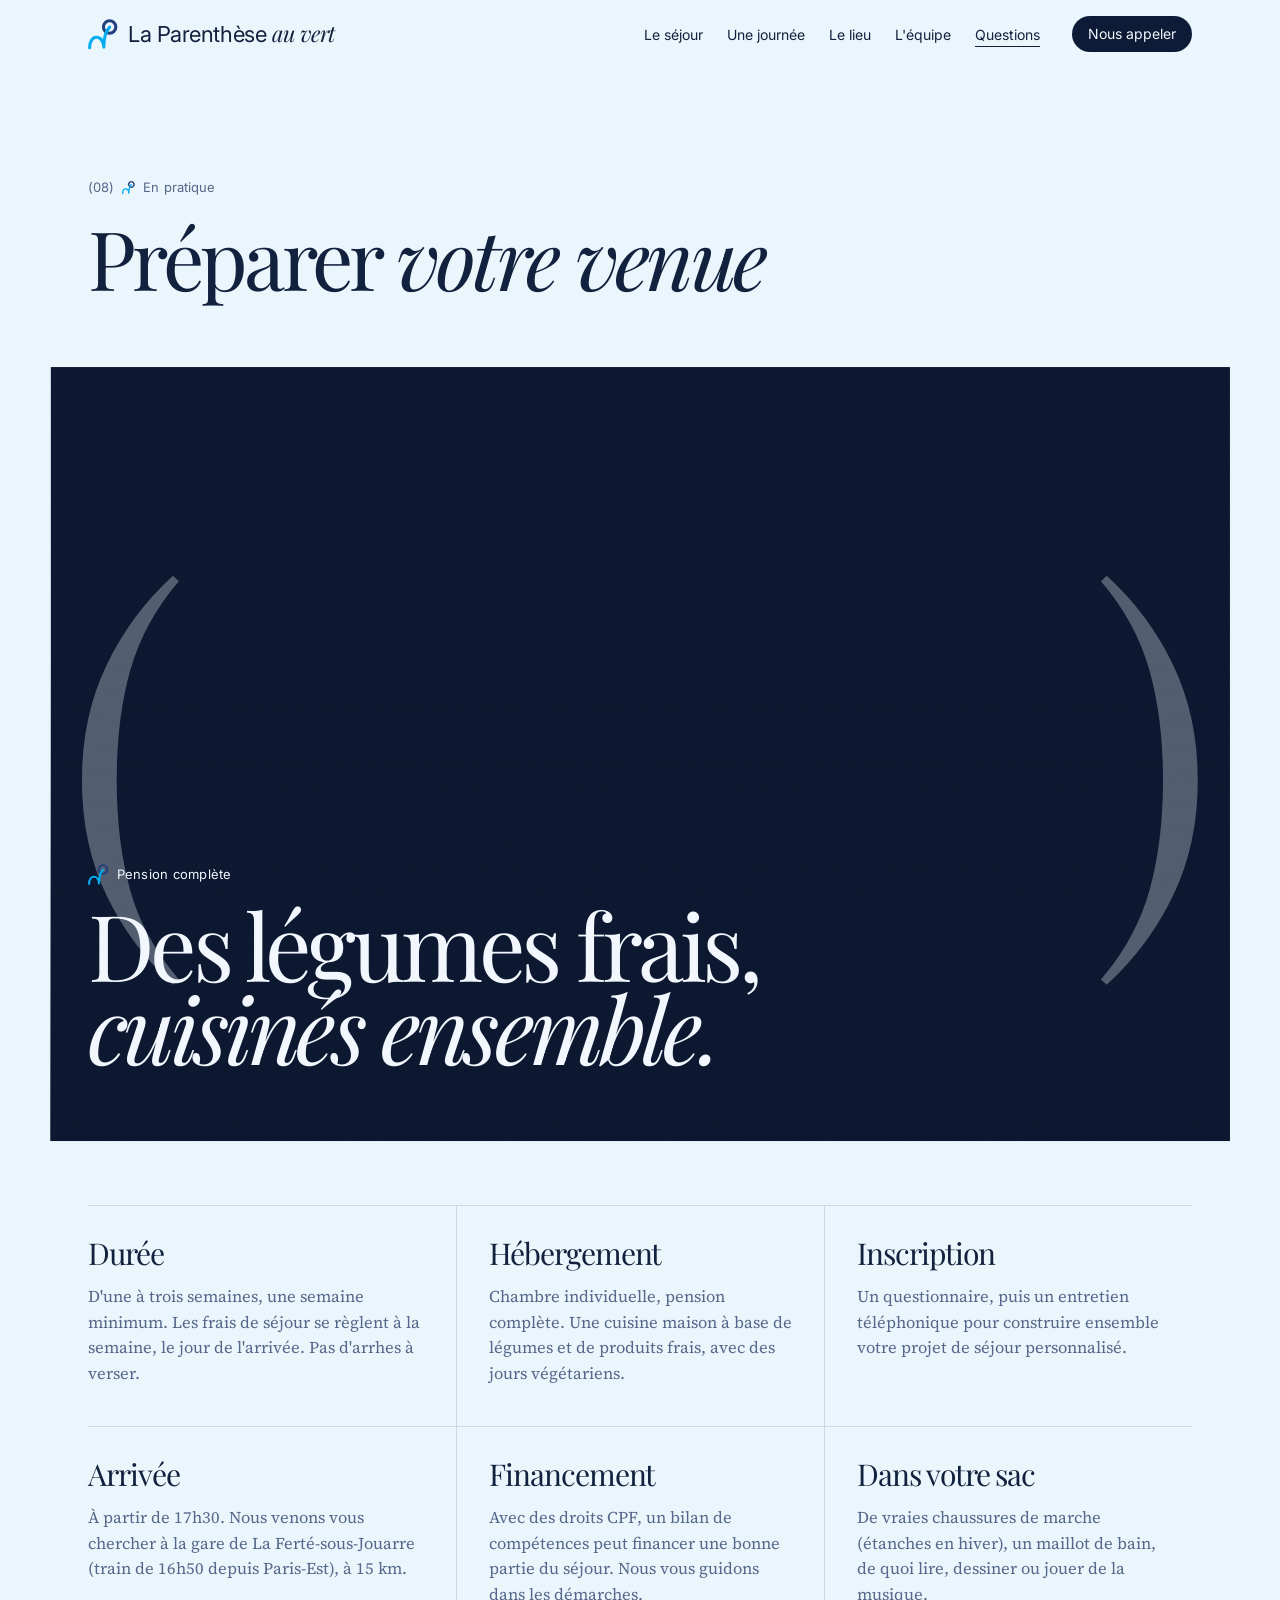
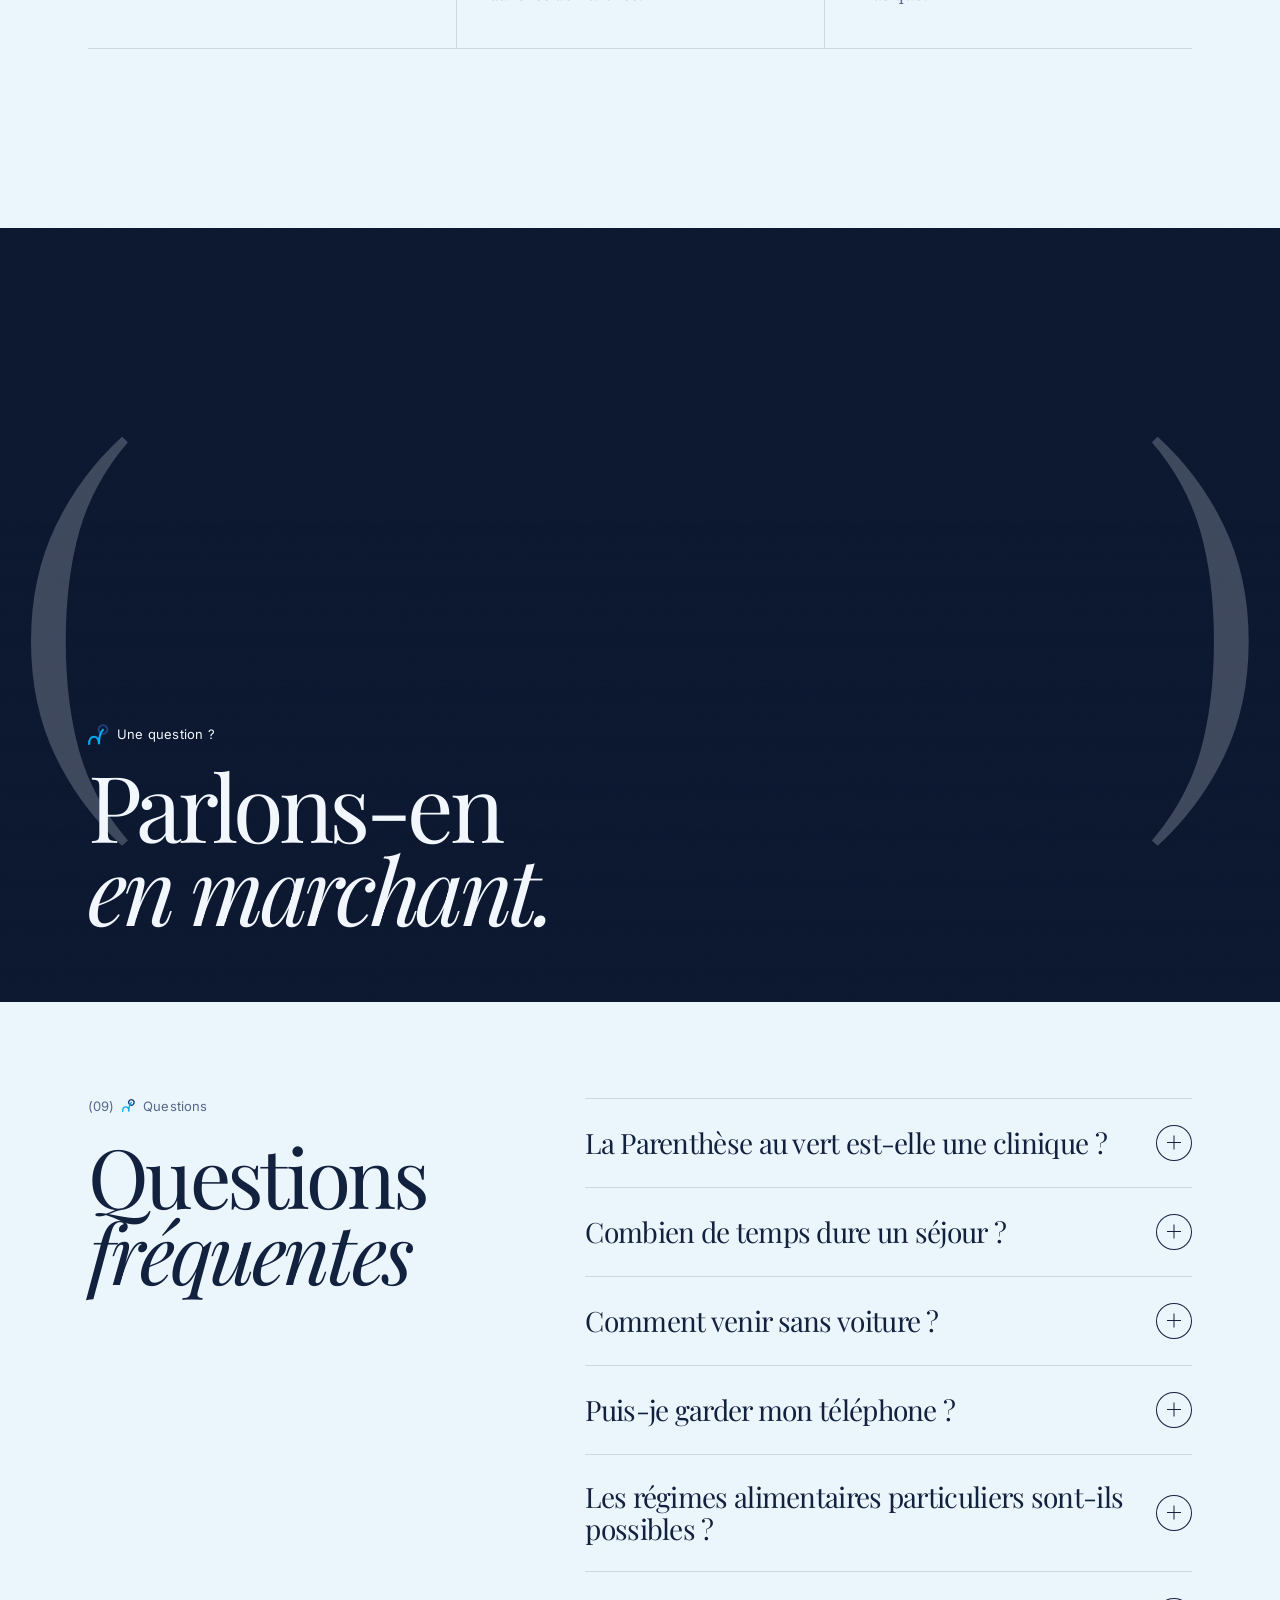
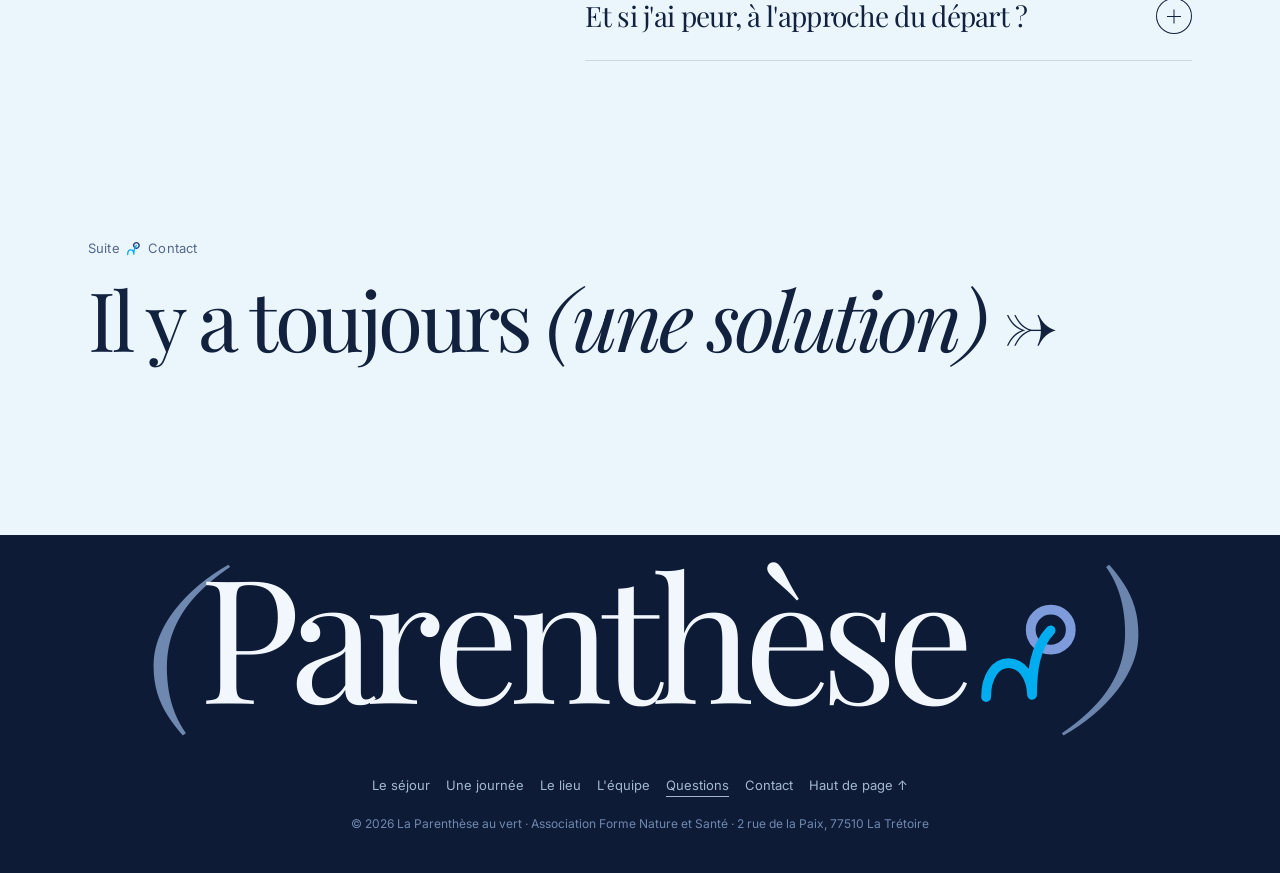
==== commit 06d0048e: "Durée des séjours : d'une à trois semaines partout Accueil (sous-titre, description) et page Questio" ====
--- a/questions.html
+++ b/questions.html
@@ -57,7 +57,7 @@
       "name": "Combien de temps dure un séjour ?",
       "acceptedAnswer": {
         "@type": "Answer",
-        "text": "D'une à quatre semaines, avec un minimum d'une semaine. Nous définissons la durée ensemble, selon votre situation et vos objectifs."
+        "text": "D'une à trois semaines, avec un minimum d'une semaine. Nous définissons la durée ensemble, selon votre situation et vos objectifs."
       }
     },
     {
@@ -164,7 +164,7 @@
   </figure>
 
   <div class="practical__grid">
-    <div class="info reveal"><span class="info__k">Durée</span><p>D'une à quatre semaines, une semaine minimum. Les frais de séjour se règlent à la semaine, le jour de l'arrivée. Pas d'arrhes à verser.</p></div>
+    <div class="info reveal"><span class="info__k">Durée</span><p>D'une à trois semaines, une semaine minimum. Les frais de séjour se règlent à la semaine, le jour de l'arrivée. Pas d'arrhes à verser.</p></div>
     <div class="info reveal" style="--d:.06s"><span class="info__k">Hébergement</span><p>Chambre individuelle, pension complète. Une cuisine maison à base de légumes et de produits frais, avec des jours végétariens.</p></div>
     <div class="info reveal" style="--d:.12s"><span class="info__k">Inscription</span><p>Un questionnaire, puis un entretien téléphonique pour construire ensemble votre projet de séjour personnalisé.</p></div>
     <div class="info reveal"><span class="info__k">Arrivée</span><p>À partir de 17h30. Nous venons vous chercher à la gare de La Ferté-sous-Jouarre (train de 16h50 depuis Paris-Est), à 15&nbsp;km.</p></div>
@@ -199,7 +199,7 @@
     </details>
     <details class="qa reveal">
       <summary data-cursor="hover"><span>Combien de temps dure un séjour&nbsp;?</span><i aria-hidden="true"></i></summary>
-      <div class="qa__a"><p>D'une à quatre semaines, avec un minimum d'une semaine. Nous définissons la durée ensemble, selon votre situation et vos objectifs.</p></div>
+      <div class="qa__a"><p>D'une à trois semaines, avec un minimum d'une semaine. Nous définissons la durée ensemble, selon votre situation et vos objectifs.</p></div>
     </details>
     <details class="qa reveal">
       <summary data-cursor="hover"><span>Comment venir sans voiture&nbsp;?</span><i aria-hidden="true"></i></summary>
--- a/assets/css/style.css
+++ b/assets/css/style.css
@@ -1259,3 +1259,35 @@
   .immersive__paren, .immersive__embers { display: none; }
   .immersive__ring ellipse { stroke-dashoffset: 0; }
 }
+
+/* =========================================================
+   Accueil — L'essentiel, approche globale, avant de venir
+   (textes repris de laparentheseauvert.fr)
+   ========================================================= */
+.intro { padding-top: var(--section); }
+.intro__title { max-width: 20ch; margin-top: 8px; }
+.intro__grid { display: grid; grid-template-columns: 7fr 5fr; gap: 64px; margin-top: 56px; align-items: start; }
+.intro__lead p { font-family: var(--f-serif); font-size: var(--t-body); line-height: 1.55; color: var(--body); }
+.intro__lead p + p { margin-top: 20px; }
+.intro__lead strong { font-weight: 600; color: var(--ink); }
+.intro__kicker { font-family: var(--f-display) !important; font-size: clamp(24px, 2.4vw, 32px) !important; line-height: 1.15 !important; letter-spacing: -0.025em; color: var(--ink) !important; margin-bottom: 28px; }
+.intro__facts { display: flex; flex-wrap: wrap; gap: 8px; margin-bottom: 32px; }
+.intro__facts li { padding: 8px 14px; border-radius: 9999px; box-shadow: inset 0 0 0 1px var(--line); font-size: var(--t-ui); color: var(--ink); }
+.intro__docs { margin-top: 32px; border-top: 1px solid var(--line); }
+.intro__docs li { display: flex; flex-direction: column; gap: 6px; padding: 18px 0; border-bottom: 1px solid var(--line); }
+.intro__docs span { font-family: var(--f-display); font-size: 20px; letter-spacing: -0.02em; line-height: 1.2; }
+.intro__docs a { align-self: flex-start; font-size: var(--t-ui); color: var(--gray); }
+.card__lead { font-family: var(--f-serif); font-size: var(--t-body); line-height: 1.55; color: var(--body); margin-bottom: 20px; }
+.card--ink .card__lead { color: var(--body); }
+.global { padding-top: var(--section); }
+.global__body { margin-top: 48px; margin-left: auto; max-width: 760px; font-family: var(--f-serif); font-size: var(--t-body); line-height: 1.55; color: var(--body); }
+.global__links { display: flex; flex-wrap: wrap; gap: 32px; margin-top: 32px; font-family: var(--f-sans); font-size: var(--t-ui); color: var(--ink); }
+.faq__aside { margin-top: 40px; }
+.faq__aside h3 { font-family: var(--f-display); font-weight: 400; font-size: clamp(24px, 2.4vw, 30px); letter-spacing: -0.03em; line-height: 1.1; margin-bottom: 16px; }
+.faq__aside p { font-family: var(--f-serif); font-size: 16.5px; line-height: 1.55; color: var(--gray); }
+.faq__more { margin-top: 20px; font-family: var(--f-sans) !important; font-size: var(--t-ui) !important; color: var(--ink) !important; }
+.qa__a p + p { margin-top: 14px; }
+@media (max-width: 900px) {
+  .intro__grid { grid-template-columns: 1fr; gap: 40px; margin-top: 40px; }
+  .global__body { margin-top: 32px; }
+}
